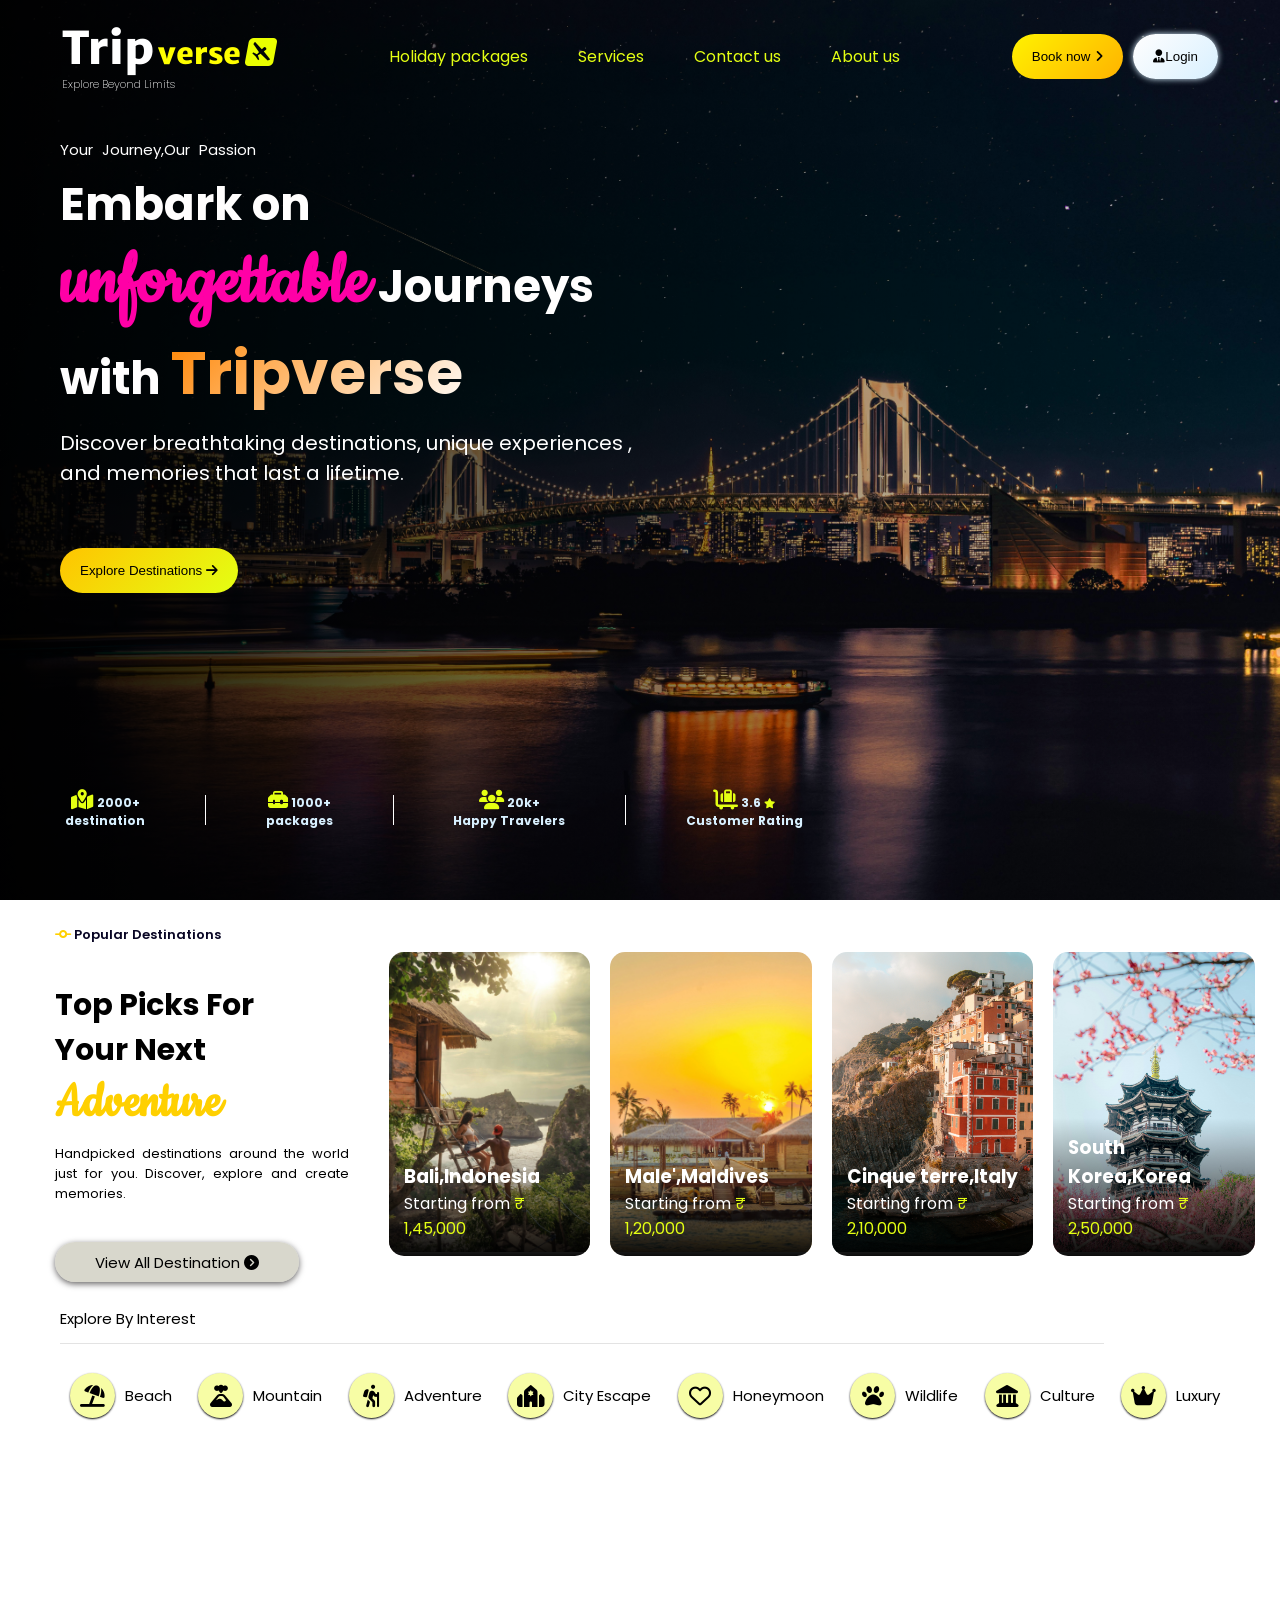
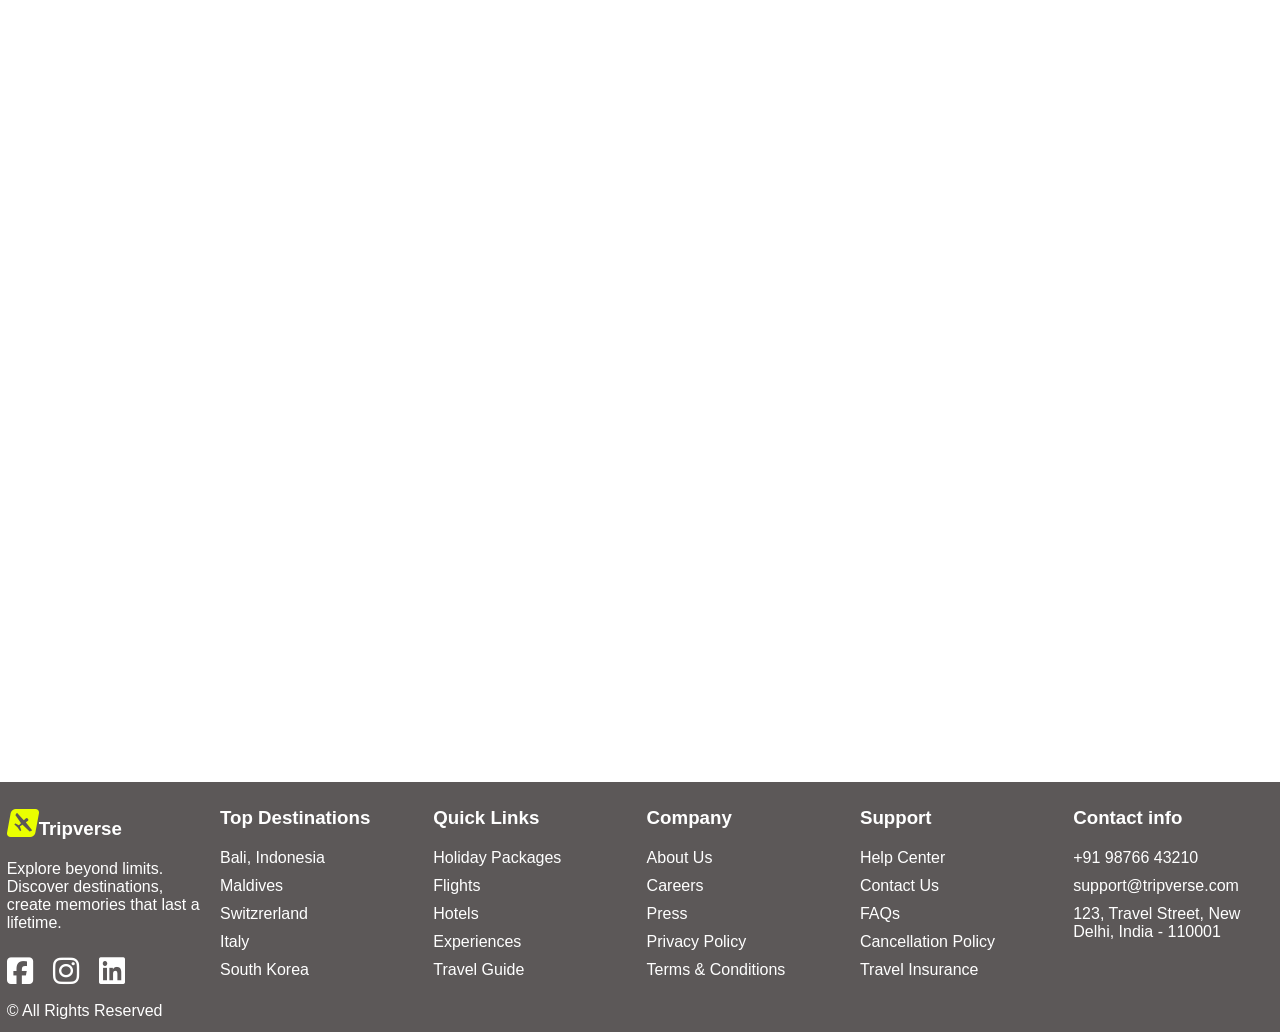
==== index.html @ 5beb2ca1 "Rename project.html to index.html" ====
<!doctype html>
<html lang="en">
  <head>
    <meta charset="UTF-8" />
    <meta name="viewport" content="width=device-width, initial-scale=1.0" />
    <title>tripverse</title>
    <link rel="stylesheet" href="project.css" />
    <link
      rel="stylesheet"
      href="https://cdnjs.cloudflare.com/ajax/libs/font-awesome/6.7.2/css/all.min.css"
      crossorigin="anonymous"
      referrerpolicy="no-referrer"
    />
    <link rel="icon" href="./svg/logo (3).svg" type="image/svg" sizes="32x32" />
  </head>
  <body>
    <!-- Progress bar -->
    <div id="progress-bar"></div>
    <header>
      <nav>
        <!-- Navgition bar -->
        <div class="navbar">
          <div class="logo-box">
            <div class="logo">
              <span id="L1">Trip</span>
              <span id="L2">verse</span>
              <i id="plane" class="fa-brands fa-avianex"></i>
            </div>
            <div id="tagline">
              <p>explore beyond limits</p>
            </div>
          </div>

          <!-- Navigation Option -->
          <div class="options">
            <a href="#">Holiday packages</a>
            <a href="#">Services</a>
            <a href="#">Contact us</a>
            <a href="#">About us</a>
          </div>
          <!-- Navigation Buttons -->
          <div class="btn">
            <button id="btn1">
              Book now <i class="fa-solid fa-angle-right"></i>
            </button>
            <button id="btn2"><i class="fa-solid fa-user-tie"></i>Login</button>
          </div>
        </div>
      </nav>
      <!-- Home-Page Discription -->
      <div class="intro">
        <div class="intro-box">
          <h4>
            <i class="fa-solid fa-map-location-dot"></i> 2000+ <br />
            destination
          </h4>
        </div>
        <!-- Row-Div Made a specific Vertical LIne -->
        <div class="row"></div>
        <div class="intro-box">
          <h4><i class="fa-solid fa-toolbox"></i> 1000+ <br />packages</h4>
        </div>
        <div class="row"></div>
        <div class="intro-box">
          <h4><i class="fa-solid fa-users"></i> 20k+ <br />Happy Travelers</h4>
        </div>
        <div class="row"></div>
        <div class="intro-box">
          <h4>
            <i class="fa-solid fa-cart-flatbed-suitcase"></i> 3.6
            <i id="rating" class="fa-solid fa-star"></i> <br />Customer Rating
          </h4>
        </div>
      </div>
    </header>

    <main>
      <!-- Star Animation -->
      <section class="hero">
        <div class="stars">
          <span></span>
          <span></span>
        </div>

        <!-- Plane Animation -->
        <div class="animation">
          <img src="./svg/plane.png" alt="not found" />
        </div>
        <!-- Conentnt Box -->
        <div class="hero-content">
          <p class="tagline">Your Journey,Our Passion</p>
          <h1>
            Embark on <br />
            <span class="highlights">unforgettable</span> Journeys <br />
            with <span class="brand">Tripverse</span>
          </h1>
          <p class="description">
            Discover breathtaking destinations, unique experiences ,<br />
            and memories that last a lifetime.
          </p>
          <div class="button">
            <button id="explore">
              Explore Destinations <i class="fa-solid fa-arrow-right"></i>
            </button>
          </div>
        </div>
      </section>

      <!--  Travel-Packages -->
      <section class="smooth-appear hidden">
        <div class="packages">
          <div class="content-box">
            <p class="heading">
              <i class="fa-solid fa-code-commit"></i> Popular Destinations
            </p>
            <br />
            <h2>
              Top Picks For <br />Your Next
              <span class="highlight-text"> Adventure </span>
            </h2>
            <p class="instruction">
              Handpicked destinations around the world just for you. Discover,
              explore and create memories.
            </p>
            <br />
            <button id="desc">
              View All Destination
              <i class="fa-solid fa-circle-chevron-right"></i>
            </button>
          </div>
          <!-- Top-Destinations -->
          <div class="card">
            <img src="./src/bali.jpg" alt="bali beach" />
            <div class="card-content">
              <h3>Bali,Indonesia</h3>
              <p>Starting from <span id="price">&#8377; 1,45,000</span></p>
            </div>
          </div>
          <div class="card">
            <img src="./src/beach.jpg" alt="maldives beach" />
            <div class="card-content">
              <h3>Male',Maldives</h3>
              <p>Starting from <span id="price">&#8377; 1,20,000</span></p>
            </div>
          </div>

          <div class="card">
            <img src="./src/cinque.jpg" alt="Cinque terre" />
            <div class="card-content">
              <h3>Cinque terre,Italy</h3>
              <p>Starting from <span id="price">&#8377; 2,10,000</span></p>
            </div>
          </div>

          <div class="card">
            <img src="./src/south-korea.jpg" alt="South Korea" />
            <div class="card-content">
              <h3>South Korea,Korea</h3>
              <p>Starting from <span id="price">&#8377; 2,50,000</span></p>
            </div>
          </div>
        </div>
        <!--  Travel Option -->
        <div class="trip-option">
          <p class="trip-title">Explore By Interest</p>

          <div class="trip-container">
            <div class="trip-items">
              <div class="icon-circle">
                <i class="fa-solid fa-umbrella-beach"></i>
              </div>
              <span>Beach</span>
            </div>

            <div class="trip-items">
              <div class="icon-circle border">
                <i class="fa-solid fa-volcano"></i>
              </div>
              <span>Mountain</span>
            </div>

            <div class="trip-items">
              <div class="icon-circle">
                <i class="fa-solid fa-person-hiking"></i>
              </div>
              <span>Adventure</span>
            </div>

            <div class="trip-items">
              <div class="icon-circle">
                <i class="fa-solid fa-synagogue"></i>
              </div>
              <span>City Escape</span>
            </div>

            <div class="trip-items">
              <div class="icon-circle">
                <i class="fa-regular fa-heart"></i>
              </div>
              <span>Honeymoon</span>
            </div>

            <div class="trip-items">
              <div class="icon-circle">
                <i class="fa-solid fa-paw"></i>
              </div>
              <span>Wildlife</span>
            </div>

            <div class="trip-items">
              <div class="icon-circle">
                <i class="fa-solid fa-landmark"></i>
              </div>
              <span>Culture</span>
            </div>

            <div class="trip-items">
              <div class="icon-circle">
                <i class="fa-solid fa-crown"></i>
              </div>
              <span>Luxury</span>
            </div>
          </div>
        </div>

        <!-- Popular-packages -->
        <div class="container hidden">
          <div class="context">
            <div id="text">
              <h3>
                Unforgettable <br />
                <span id="bold-text">Experiences</span>
              </h3>
              <p>
                Unique activities and immersive <br />
                experiences crafted for <br />
                every kind of traveler.
              </p>
            </div>
            <div class="button-click">Explore Experiences</div>
          </div>
          <div class="hero-card">
            <div class="hero-image">
              <img src="./src/hot-airballon.jpg" alt="hot-airballon" />
              <div class="hero-icon">
                <img src="./svg/hot-air-balloon.png" alt="hot-airballon" />
              </div>
              <div class="hero-details">
                <h3>Hot Air Balloon</h3>
                <p>Cappadocia, Turkey</p>
                <span id="price">&#8377;1,20,000</span>
              </div>
            </div>

            <div class="hero-image">
              <img src="./src/scubba.jpg" alt="scuba-diving" />
              <div class="hero-icon">
                <img src="./svg/scuba.png" alt="scuba-diving" />
              </div>
              <div class="hero-details">
                <h3>Scuba Diving</h3>
                <p>Andaman island</p>
                <span id="price">&#8377;1,10,000</span>
              </div>
            </div>

            <div class="hero-image">
              <img src="./src/northen-lights.jpg" alt="northen-lights" />
              <div class="hero-icon">
                <img src="./svg/mountain.png" alt="mountain" />
              </div>
              <div class="hero-details">
                <h3>Northern Lights</h3>
                <p>Iceland</p>
                <span id="price">&#8377;1,30,000</span>
              </div>
            </div>

            <div class="hero-image">
              <img src="./src/desert.jpg" alt="" />
              <div class="hero-icon">
                <img src="./svg/camel.png" alt="desert" />
              </div>
              <div class="hero-details">
                <h3>Desert Safari</h3>
                <p>UAE, Dubai</p>
                <span id="price">&#8377;1,00000</span>
              </div>
            </div>
          </div>
        </div>

        <!-- Offer Bar -->
        <div class="offers hidden">
          <div class="left-nav">
            <div class="offer-text">
              <p>Limited Time Offer</p>
              <h3>
                Get Up to <span class="bold-offer">35% OFF</span><br />
                on Summer Packages!
              </h3>
            </div>

            <!-- Countdown clock -->
            <div class="timelapse">
              <div class="clock">
                <h3>02</h3>
                <p>Days</p>
              </div>

              <div class="clock">
                <h3>14</h3>
                <p>Hours</p>
              </div>
              <div class="clock">
                <h3>45</h3>
                <p>Mins</p>
              </div>
              <div class="clock">
                <h3>30</h3>
                <p>Secs</p>
              </div>
            </div>

            <div class="offer-button">
              <button>Grab the deal</button>
            </div>
            <div class="cartoon">
              <img src="./svg/heart-route.png" alt="no images "/>
            </div>
          </div>
          <!-- Right Nav -->
          <div class="right-nav">
            <div class="right-nav-text">
              <h3>Get Exclusive Travel Deals <br />in Your Inbox</h3>
              <p>Subscribe now and never miss <br />amazing offers!</p>
            </div>

            <!-- Search-bar -->
            <div class="search-bar">
              <input type="text" placeholder="Enter your email" />
              <button>Subscribe</button>
            </div>
            <!-- plane logo -->
            <div class="plane-logo">
              <img src="./svg/paper-plane.png" alt="image not found" />
            </div>
          </div>
        </div>
      </section>
    </main>
    <!-- Reviews and Licence -->
    <footer>
      <div class="reviews hidden">
        <div class="review-text">
          <h3>Why Travelers <span>Love</span> Tripverse</h3>
        </div>
        <!-- 1st customer-review -->
        <div class="left-box">
          <div class="customers-review">
            <div class="customer-profile">
              <div class="customer">
                <img src="./src/man1.jpg" alt="no images" />
                <div class="rating">
                  <i class="fa-solid fa-star"></i>
                  <i class="fa-solid fa-star"></i>
                  <i class="fa-solid fa-star"></i>
                  <i class="fa-solid fa-star-half-stroke"></i>
                </div>
              </div>
              <div class="customer-details">
                <h3>Tony Micheal</h3>
                <p>South Africa</p>
              </div>
            </div>

            <div class="review-box">
              <p>
                "Tripverse made our Bali vacation absolutely perfect. Everything
                was well planned and hassle-free!"
              </p>
            </div>
          </div>
          <!-- 2nd customer-review -->
          <div class="customers-review">
            <div class="customer-profile">
              <div class="customer">
                <img src="./src/man2.jpg" alt="not-found" />
                <div class="rating">
                  <i class="fa-solid fa-star"></i>
                  <i class="fa-solid fa-star"></i>
                  <i class="fa-solid fa-star"></i>
                  <i class="fa-regular fa-star"></i>
                </div>
              </div>
              <div class="customer-details">
                <h3>Jack alex</h3>
                <p>London,USA</p>
              </div>
            </div>
            <div class="review-box">
              <p>
                "The Maldives trip was a dream come true. Great service and
                unforgettable memories!"
              </p>
            </div>
          </div>
          <!-- 3rd customer-review -->
          <div class="customers-review">
            <div class="customer-profile">
              <div class="customer">
                <img src="./src/man3.jpg" alt="no-found" />
              </div>
              <div class="rating">
                <i class="fa-solid fa-star"></i>
                <i class="fa-solid fa-star"></i>
                <i class="fa-solid fa-star"></i>
                <i class="fa-solid fa-star"></i>
              </div>
              <div class="customer-details">
                <h3>Tanmay roy</h3>
                <p>Maharastra,India</p>
              </div>
            </div>
            <div class="review-box">
              <p>"Tripverse made well planned and hassle-free trips"</p>
            </div>
          </div>
        </div>
        <!-- right-box -->
        <div class="right-box">
          <div class="box-input">
            <div class="text-ads">
              <h3>Travel Smarter</h3>
              <h4>Download the Tripverse App</h4>
              <p>Your journey, in your pocket.</p>
            </div>
            <div class="promotion">
              <div class="Qr-code">
                <img src="./src/Qrcode.png" alt="not found" />
              </div>
              <div class="download-apps">
                <div class="app-store">
                  <img src="./svg/applestore.png" alt="not found" />
                </div>
                <div class="play-store">
                  <img src="./svg/playstore.png" alt="not found" />
                </div>
              </div>
            </div>
          </div>
          <div class="cell-phone">
            <img src="./svg/cell-phone.png" alt="not dound" />
          </div>
        </div>
      </div>
      <!-- footer -->
      <div class="footer-box">
        <div class="footer">
          <h3><i id="plane" class="fa-brands fa-avianex"></i>Tripverse</h3>
          <p>
            Explore beyond limits. Discover destinations, create memories that
            last a lifetime.
          </p>
          <!-- Social Media Support -->
          <div class="social-media">
            <a
              href="https://www.facebook.com/share/174R29vppd/"
              target="_blank"
            >
              <i class="fa-brands fa-square-facebook"></i>
            </a>

            <a
              href="https://www.instagram.com/__rahulvx?igsh=cGc4Z3FiamdnNThs"
              target="_blank"
            >
              <i class="fa-brands fa-instagram"></i>
            </a>
            <a
              href="https://www.linkedin.com/in/rahul-kumar-a49258320?utm_source=share_via&utm_content=profile&utm_medium=member_android"
              target="_blank"
            >
              <i class="fa-brands fa-linkedin"></i>
            </a>
          </div>
          &copy; All Rights Reserved
        </div>
        <!-- Footer Discription -->
        <div class="footer">
          <h3>Top Destinations</h3>
          <ul>
            <li><a href="#">Bali, Indonesia</a></li>
            <li><a href="#">Maldives </a></li>
            <li><a href="#"> Switzrerland</a></li>
            <li><a href="#"> Italy</a></li>
            <li><a href="#">South Korea</a></li>
          </ul>
        </div>
        <div class="footer">
          <h3>Quick Links</h3>
          <ul>
            <li><a href="#">Holiday Packages </a></li>
            <li><a href="#">Flights </a></li>
            <li><a href="#"> Hotels</a></li>
            <li><a href="#"> Experiences</a></li>
            <li><a href="#">Travel Guide</a></li>
          </ul>
        </div>
        <div class="footer">
          <h3>Company</h3>
          <ul>
            <li><a href="#">About Us </a></li>
            <li><a href="#">Careers </a></li>
            <li><a href="#"> Press</a></li>
            <li><a href="#"> Privacy Policy </a></li>
            <li><a href="#"> Terms & Conditions</a></li>
          </ul>
        </div>
        <div class="footer">
          <h3>Support</h3>
          <ul>
            <li><a href="#"> Help Center </a></li>
            <li><a href="#">Contact Us </a></li>
            <li><a href="#"> FAQs</a></li>
            <li><a href="#"> Cancellation Policy </a></li>
            <li><a href="#"> Travel Insurance</a></li>
          </ul>
        </div>
        <div class="footer">
          <h3>Contact info</h3>

          <ul>
            <li><a href="#"> +91 98766 43210 </a></li>
            <li><a href="#">support@tripverse.com </a></li>
            <li>
              <a href="#"> 123, Travel Street, New Delhi, India - 110001</a>
            </li>
          </ul>
        </div>
      </div>
    </footer>
    <!-- Java Script -->
    <script src="project.js"></script>
  </body>
</html>
---- project.css ----
@import url("https://fonts.googleapis.com/css2?family=Poppins:ital,wght@0,100;0,200;0,300;0,400;0,500;0,600;0,700;0,800;0,900;1,100;1,200;1,300;1,400;1,500;1,600;1,700;1,800;1,900&display=swap");

@import url("https://fonts.googleapis.com/css2?family=Merriweather+Sans:ital,wght@0,300..800;1,300..800&display=swap");
@import url("https://fonts.googleapis.com/css2?family=Cookie&display=swap");
html{
  scroll-behavior: smooth;
}

* {
  margin: 0;
  padding: 0;
  box-sizing: border-box;
  
}

body {
  min-height: 100vh;
  width: 100%;
  overflow-x: hidden;
  
}
#progress-bar{
  position: fixed;
  top: 0;
  left: 0;
  width: 0%;
  height: 4px;
  background: #ff00a6;
  z-index: 99999;
}
.hidden{
  opacity: 0;
  transform: translateY(80px);
  transition: all 1s ease;
}

.show{
  opacity: 1;
  transform: translateY(0);
}
/* Smooth Appearnace */
.smooth-appear{
  opacity: 1;
  transform: none;
  animation: none;
  animation: fade 0.5s ease;
}
@keyframes text-appear {
  from{
    opacity: 0;
    transform: translateY(100px);
  }
  to{
    opacity: 1;
    transform: translateY(0);
  }
}
.wrapper{
  overflow-x: hidden;
  width: 100%;
}
/* Navbar */
.navbar {
  position: absolute;
  display: flex;
  width: 95%;
  height: auto;
  margin-top: 10px;
  left: 50%;
  transform: translateX(-50%);
  justify-content: space-between;
  padding: 10px 30px;
 z-index: 1000;
  
 /* Navbar-logo */
}
.logo-box {
  display: flex;
  flex-direction: column;
  justify-content: center;
}
.logo #L1 {
  font-size: 45px;
  font-weight: 900;
  font-family:
    "Merriweather Sans", "Segoe UI", Tahoma, Geneva, Verdana, sans-serif;
  color: #fff;
}
.logo #L2 {
  font-size: 30px;
  font-weight: 900;
  font-family:
    "Merriweather Sans", "Segoe UI", Tahoma, Geneva, Verdana, sans-serif;
  color: #ffff00;
}
#tagline {
  text-transform: capitalize;
  font-size: 11px;
  font-weight: 200;
  font-family: "Poppins", "Segoe UI", Tahoma, Geneva, Verdana, sans-serif;
  color: #fff;
}
/* Navbar-plane-logo */
#plane {
  font-size: 32px;
  color: #eaff00;
}

/* Navbar-Options */
.options {
  display: flex;
  gap: 50px;
  font-size: 20px;
  align-items: center;
  /* margin-right: 60px; */
  text-decoration: none;
}
.options a {
  text-decoration: none;
  color: #e4ff13;
  font-family:
    "Poppins",
    system-ui,
    -apple-system,
    BlinkMacSystemFont,
    "Segoe UI",
    Roboto,
    Oxygen,
    Ubuntu,
    Cantarell,
    "Open Sans",
    "Helvetica Neue",
    sans-serif;
  font-size: 16px;
  transition: 0.3s;
}
.options a:hover {
  text-decoration: underline;
  color: #ffffff;
 
}
/* Navbar-Buttons */
.btn {
  display: flex;
  gap: 10px;
  align-items: center;
}
.btn #btn1 {
  display: flex;
  justify-content: center;
  align-items: center;
  gap: 5px;
  height: 45px;
  padding: 0 20px;
  cursor: pointer;
  border: none;
  border-radius: 25px;
  width: auto;
  background: linear-gradient(135deg, #fff200, #ffb300);
  transition: 0.3s;
}
#btn1:hover {
  transform: scale(1.1);
  color: #fff;
 
}
#btn1 i:hover{
  transform: rotate(90deg);
}
.btn #btn2 {
  height: 45px;
  padding: 0 20px;
  cursor: pointer;
  border-radius: 25px;
  background: linear-gradient(135deg, #fffefe, #d8f0ff);
  color: #000000;
  border: none;
  width: auto;
  box-shadow: 0 0 6px #d8f0ff;
  transition: 0.3s;
}

#btn2:hover {
  transform: scale(1.1);
  color: #f20000;
}
/* Hero Section */
.hero {
  display: flex;
  position: relative;
  justify-content: flex-start;
  padding-top: 10%;
  min-height: 100vh;
  background:
    linear-gradient(to left, transparent, rgba(0, 0, 0, 0.95)),
    url(./src/nightview.jpg);
  width: 100%;
  background-size: cover;
  background-repeat: no-repeat;
  background-position: center;
  overflow: clip;
   background-attachment: fixed;
}


.hero .hero-content {
  display: flex;
  flex-direction: column;
  gap: 10px;
  width: auto;
  padding: 10px 60px;
}
/* Star Animation */
.stars{
  position:absolute;
  top:0;
  right:0;
  width:100%;
  height:100%;
  overflow:hidden;
  pointer-events:none;
}

.stars span{
  position:absolute;
  top:0;
  width:0.5px;
  height:120px;

  background:linear-gradient(
    transparent,
    rgba(255,255,255,0.9)
  );

  border-radius:50%;
  animation:fallingStars linear infinite;
  opacity:0.8;
}
.stars span:nth-child(1){
  right:10%;
  animation-duration:4s;
  animation-delay:0s;
}

.stars span:nth-child(2){
  right:25%;
  animation-duration:6s;
  animation-delay:2s;
}
@keyframes fallingStars{

  0%{
    transform:
    translateX(0)
    translateY(0)
    rotate(-45deg);

    opacity:0;
  }

  10%{
    opacity:1;
  }

  100%{
    transform:
    translateX(600px)
    translateY(300px)
    rotate(-45deg);

    opacity:0;
  }

}

/* Hero-Section-Description */
.tagline {
  font-size: 15px;
  word-spacing: 5px;
  color: #fff;
  font-family: "Poppins", "Segoe UI", Tahoma, Geneva, Verdana, sans-serif;
}
h1 {
  font-size: 45px;
  font-family: "Poppins", "Segoe UI", Tahoma, Geneva, Verdana, sans-serif;
  color: #fffefe;
}
.highlights {
  color: #ff00a6;
  font-family:
    "Cookie",
    system-ui,
    -apple-system,
    BlinkMacSystemFont,
    "Segoe UI",
    Roboto,
    Oxygen,
    Ubuntu,
    Cantarell,
    "Open Sans",
    "Helvetica Neue",
    sans-serif;
  font-size: 80px;
}
.brand {
  font-size: 60px;
  background: linear-gradient(135deg, #ff8400, #ffffff);
  -webkit-background-clip: text;
  -webkit-text-fill-color: transparent;
}
.description {
  font-size: 20px;
  font-family: "Poppins", "Segoe UI", Tahoma, Geneva, Verdana, sans-serif;
  color: #fff;
}
/* Hero-Section Button */
.button {
  display: flex;
  align-items: center;
  margin-top: 50px;
}
.button #explore {
  height: 45px;
  padding: 0 20px;
  cursor: pointer;
  border-radius: 25px;
  background: linear-gradient(135deg, #ffc400, #e4ff13);
  color: #000000;
  border: none;
  width: auto;
 transition: all 0.3s ease;
 
}
#explore:hover {
  transform: scale(1.1);
   transform: translateY(-5px);
   box-shadow: 0 0 6px #e4ff13;
}
/* Hero-Section Intro */
.intro {
  position: absolute;
  display: flex;
  z-index: 1000;
  gap: 60px;
  bottom: 0;
  margin-bottom: 50px;
  transform: translateX(45px);
  width: auto;
  padding: 10px 20px;
  height: 5rem;
  color: #d8f0ff;
  align-items: center;
  text-align: center;
  font-family: "Poppins", "Segoe UI", Tahoma, Geneva, Verdana, sans-serif;
}
.intro i {
  color: #e4ff13;
  font-size: 20px;
}
.intro-box {
  font-size: 12px;
}
.row {
  height: 30px;
  width: 0.5px;
  background-color: white;
}
.intro #rating {
  font-size: 10px;
}
/* Travel Packages */
.packages {
  display: flex;
  gap: 20px;
  padding: 25px;
  margin-left: 50px;
  align-items: center;
  justify-content: center;
}
.content-box {
  width: 350px;
  position: relative;
  display: flex;
  flex-direction: column;
  gap: 10px;
  right: 20px;
}
.heading {
  font-size: 13px;
  font-weight: 600;
  color: #080524;
  font-family: "Poppins", "Segoe UI", Tahoma, Geneva, Verdana, sans-serif;
}
.heading i {
  color: #ffd000;
}
.content-box h2 {
  font-size: 30px;
  font-family: "Poppins", "Segoe UI", Tahoma, Geneva, Verdana, sans-serif;
}
.highlight-text {
  color: #ffd000;
  font-size: 55px;
  font-family: "Cookie", "Segoe UI", Tahoma, Geneva, Verdana, sans-serif;
}
.instruction {
  text-align: justify;
  font-size: 13px;
  font-family: "Poppins", "Segoe UI", Tahoma, Geneva, Verdana, sans-serif;
}
.content-box button {
  height: 40px;
  border: none;
  margin-right: 50px;
  border-radius: 20px;
  box-shadow:0 2px 6px rgb(102, 100, 100);
  color: black;
  background-color: rgba(190, 188, 170, 0.6);
  font-size: 15px;
  font-family: "Poppins", "Segoe UI", Tahoma, Geneva, Verdana, sans-serif;
  transition: all ease-in-out 0.3s;
}
.content-box button:hover {
  transform: scale(0.9);
  background-color: rgb(178, 178, 178);
  border: none;
  color: #000000;
}
.card {
  width: 240px;
  border-radius: 15px;
  overflow: hidden;
  position: relative;
  cursor: pointer;
  transition: 0.5s;
   opacity: 0;
  transform: translateY(50px);
  animation: cardReveal 1s forwards;

}
.card:nth-child(2){
  animation-delay: 0.2s;
}

.card:nth-child(3){
  animation-delay: 0.4s;
}

.card:nth-child(4){
  animation-delay: 0.6s;
}

.card:nth-child(5){
  animation-delay: 0.8s;
}

@keyframes cardReveal{
  to{
    opacity: 1;
    transform: translateY(0);
  }
}
.card img {
  width: 100%;
  height: 300px;
  object-fit: cover;
  filter: blur(0.5px);
  transition: transform 0.3s linear;

 
}
.card-content {
  position: absolute;
  bottom: 0;
  color: #fff;
  width: 100%;
  padding: 15px;
  background: linear-gradient(transparent, rgba(0, 0, 0, 0.95));
  font-family: "Poppins", "Segoe UI", Tahoma, Geneva, Verdana, sans-serif;
}
.card-content #price {
  color: #e4ff13;
}
.card-content:hover{
  background: linear-gradient(transparent, rgba(196, 242, 12, 0.95));
}
.card:hover {
 transform: translateY(-12px);;
  box-shadow: 0 20px 50px rgba(0, 0, 0, 0.3);

}
.card:active {
  transform: scale(0.9);
}
.trip-option {
  display: flex;
  flex-direction: column;
  font-size: 15px;
  padding: 0 60px;
  font-family: "Poppins", "Segoe UI", Tahoma, Geneva, Verdana, sans-serif;
}
.trip-title::after {
  content: "";
  display: inline-block;
  width: 90%;
  height: 0.5px;
  background-color: #0000001c;
  vertical-align: middle;
}
.trip-container {
  display: flex;
  align-items: center;
  justify-content: space-between;
  font-family: "Poppins", "Segoe UI", Tahoma, Geneva, Verdana, sans-serif;
}
.trip-items {
  display: flex;
  flex-direction: row;
  align-items: center;
  justify-content: center;
  font-family: "Poppins", "Segoe UI", Tahoma, Geneva, Verdana, sans-serif;



}
.icon-circle {
  height: 45px;
  width: 45px;
  margin: 20px 10px;
  border-radius: 50%;
  border: none;
  position: relative;
  display: flex;
  justify-content: center;
  align-items: center;
  font-size: 22px;
  color: black;
  background-color: #e9f90b5e;
  box-shadow: 0 1px 2px rgb(0, 0, 0);
  transition-delay: 0s;
  animation: float 3s ease-in-out infinite alternate;
}
@keyframes float{
  from{
    transform: translateY(0);
  }

  to{
    transform: translateY(-8px);
  }
}
.icon-circle:hover:before{
  content: "";
  position: absolute;
  border-radius: 50%;
  border: 0.5px solid transparent;
  border-top: 0.5px solid rgb(0, 0, 0);
  animation: spin 2s linear infinite;
  inset: 1px;
}
@keyframes spin {
  from{
    transform: rotate(0deg);
  }
  to{
    transform: rotate(360deg);
  }
  
}
.icon-circle:hover {
  transform: scale(0.9);
  background-color:#eaff00d0;
  
}
.container {
  width: 93.5%;
  min-height: 220px;
  margin: auto;
  display: flex;
  background-color: #020222;
  border-radius: 15px;
  position: relative;
}
.context {
  display: flex;
  flex-direction: column;
  width: 20%;
  height: 200px;
  margin: 10px 20px;
  gap: 15px;
}
#text h3 {
  color: #fff;
  font-size: 25px;
  font-family: "Poppins", "Segoe UI", Tahoma, Geneva, Verdana, sans-serif;
}
#bold-text {
  font-family: "Cookie", "Segoe UI", Tahoma, Geneva, Verdana, sans-serif;
  color: rgb(255, 208, 0);
  font-size: 40px;
}
#text p {
  color: #fff;
  font-family: sans-serif;
}
.button-click {
  display: flex;
  justify-content: center;
  align-items: center;
  font-size: 16px;
  height: 40px;
  width: 13vw;
  border-radius: 50px;
  background: transparent;
  border: 0.5px solid rgb(255, 208, 0);
  color: rgb(255, 208, 0);
  cursor: pointer;
  transition: all 0.4s ease-in;
  font-family:'Segoe UI', Tahoma, Geneva, Verdana, sans-serif;
}
.button-click:hover {
  background-color: rgb(255, 208, 0);
  color: #000000;
  width: 15vw;
}
.hero-card {
  min-width: 75%;
  height: 26vh;
  margin: 10px auto;
  padding: 10px;
  overflow: hidden;
  display: flex;
  gap: 25px;
  position: relative;
}
.hero-image {
  flex: 1;
  overflow: hidden;
  border-radius: 10px;
  position: relative;
  cursor: pointer;
  display: flex;
  transition: all ease 0.2s;

}
.hero-image:hover {
  transform: scale(0.9);
  box-shadow: 0 10px 10px rgba(0, 0, 0, 0.29);
}
.hero-image:active {
  transform: scale(0.6);
}
.hero-image img {
  width: 100%;
  height: 100%;
  object-fit: cover;
  filter: blur(0.5px);
}
.hero-details {
  position: absolute;
  bottom: 0;
  color: #fff;
  padding: 10px;
  width: 100%;
  background: linear-gradient(transparent, rgba(0, 0, 0, 0.95));
  font-family: "Poppins";
  font-size: 12px;
}
.hero-details span {
  color: #eaff00;
}
.hero-icon {
  display: flex;
  position: absolute;
  height: 40px;
  width: 40px;
  margin: 10px;
  color: #000000;
  background-color: #fff;
  border: 0.012px solid rgba(0, 0, 0, 0.155);
  /* justify-content: center; */
  /* gap: 15px; */
  padding: 10px;
  border-radius: 50%;
}
.offers {
  min-height: 250px;
  width: 94%;
  display: flex;
  justify-content: space-between;
  margin: 30px auto;
}
.left-nav {
  display: flex;
  width: 65%;
  height: 250px;
  left: 0;
  position: relative;
  overflow: hidden;
  border-radius: 10px;
  background:
    linear-gradient(to left, transparent, rgba(5, 1, 24)),
    url(./src/friends.jpg) no-repeat center / cover;
}
.offer-text {
  position: absolute;
  padding: 20px;
  color: #d8f0ff;
  font-family: "Poppins", "Segoe UI", Tahoma, Geneva, Verdana, sans-serif;
}
.offer-text p {
  font-size: 13px;
  margin-bottom: 10px;
  color: #ff00a6;
}
.offer-text h3 {
  font-size: 20px;
}
.bold-offer {
  font-size: 25px;
  color: #ff00a6;
 ;
}
.timelapse {
  display: flex;
  gap: 15px;
  margin-top: 130px;
  left: 20px;
  align-items: center;
  position: absolute;
  height: 65px;
  width: 30%;
}
.clock {
  display: flex;
  flex-direction: column;
  align-items: center;
  justify-content: center;
  height: 60px;
  width: 60px;
  border-radius: 12px;
  background: rgba(122, 120, 120, 0.16);
  color: #fff;
  backdrop-filter: blur(25px);
  border: 0.2px solid rgba(92, 92, 92, 0.413);
  font-family: "Segoe UI", Tahoma, Geneva, Verdana, sans-serif;
  transition: all ease 0.3s;
}
.clock:hover {
  transform: scale(1.1);
}
.offer-button {
  position: absolute;
  bottom: 20px;
  left: 20px;
  display: flex;
  flex-direction: row;
  align-items: center;
  margin-bottom: -10px;
}
.offer-button button {
  position: relative;
  background-color: #ff00a6;
  width: 200px;
  border: none;
  border-radius: 20px;
  padding: 0 20px;
  height: 35px;
  cursor: pointer;
  transition: all ease 0.3s;
  color: #fff;
  font-family: "Poppins", sans-serif;
  font-size: 14px;
  transition: all ease 0.5s;
}
.offer-button button:hover {
  background-color: #e4ff13;
transform: rotateX(360deg);
  color: #000000;
}
.cartoon img {
  position: absolute;
  height: 200px;
  left: 250px;
  top: 0;
  animation: floatcartoon 3s ease-in-out 1s infinite alternate ;
}
@keyframes floatcartoon {
  from{
    transform: translateY(0);
  }
  to{
    transform: translateY(10px);
  }
  
}

.right-nav {
  position: relative;
  min-width: 33%;
  height: 230px;
  top: 0;
  background-color: #ffb4dd7e;
  border-radius: 10px;
}
.right-nav-text {
  /* background-color: #f20000; */
  width: fit-content;
  display: flex;
  flex-direction: column;
  gap: 10px;
  padding: 20px;
}
.right-nav-text h3 {
  font-size: 20px;
  font-family: "Poppins", "Segoe UI", Tahoma, Geneva, Verdana, sans-serif;
}
.right-nav-text p {
  font-family: Verdana, Geneva, Tahoma, sans-serif;
  font-size: 15px;
  font-weight: 200;
}
.search-bar {
  display: flex;
  /* background-color: #e4ff13; */
  height: fit-content;
  width: 100%;
  margin: 15px;
  position: relative;
}
.search-bar input {
  height: 55px;
  width: 90%;
  border-radius: 50px;
  border: none;
  padding: 20px;
  font-family: "Courier New", Courier, monospace;
  font-size: 15px;
  font-weight: 400;
  
}
.search-bar button {
  position: absolute;
  right: 10%;
  height: 55px;
  padding: 12.5px;
  width: 35%;
  border-radius: 50px;
  border: none;
  background-color: #010f6d;
  color: #fff;
  font-family: Verdana, Geneva, Tahoma, sans-serif;
  font-size: 15px;
  cursor: pointer;
  transition: all ease 0.3s
}
.search-bar button:hover {
  transform: scale(1.05); 
  color: #e4ff13;
  background-color: #ff00a6;
  box-shadow: 0 0 12px #ff00a6
}
.plane-logo {
  position: absolute;
  top: 0;
  right: 0;
  min-height: 150px;
  min-width: 180px;
  overflow: hidden;
  pointer-events: none;
}
.plane-logo img {
  object-fit: cover;
  height: 150px;
}
/* Customer Reviews */
.reviews {
  height: 350px;
  width: 94%;
  min-width: 90%;
  margin: 30px auto;
  position: relative;
  display: flex;
  align-items: center;
}
.review-text {
  position: absolute;
  display: flex;
  align-items: center;
  width: fit-content;
  height: 50px;
  top: 15px;
  padding: 10px;
  font-size: 22px;
  font-family: "Poppins", "Segoe UI", Tahoma, Geneva, Verdana, sans-serif;
}
.review-text span {
  color: #ff00a6;
  font-family: "Cookie";
  font-size: 50px;
}
.left-box {
  height: 225px;
  width: 60%;
  display: flex;
  gap: 20px;
  margin-top: 20px;
  align-items: center;
}
.customers-review {
  position: relative;
  height: 220px;
  background-color: #ffffff1a;
  width: 32%;
  border: 0.2px solid rgba(0, 0, 0, 0.062);
  box-shadow: 0 0 2px rgba(134, 134, 134, 0.155);
  border-radius: 15px;
  gap: 20px;
}
.customer-profile {
  width: 250px;
  height: 100px;
  display: flex;
  gap: 15px;
  align-items: center;
  padding: 10px;
}

.customer {
  height: 65px;
  width: 65px;
  border-radius: 50%;
  overflow: hidden;
  border: none;
}
.customer img {
  object-fit: cover;
  height: 65px;
  width: 65px;
}
.customer-details h3 {
  font-size: 18px;
  font-family: "Poppins", "Segoe UI", Tahoma, Geneva, Verdana, sans-serif;
}
.customer-details p {
  font-family: sans-serif, "Segoe UI", Tahoma, Geneva, Verdana;
}
.rating{
  width: 100px;
  height: 20px;
  color: #ffae00;
  font-weight: 200;
  position: absolute;
  display: flex;
  margin-left: 80px;
top: 80px;
align-items: center;
justify-content: space-evenly;
}

.review-box {
  margin: 20px auto;
  width: fit-content;
  text-align: center;
  font-size: 15px;
  font-family: sans-serif;
}
.right-box {
  display: flex;
  position: relative;
  height: 350px;
  width: 50%;
  margin-left: 20px;
  background-color: #ffcee1;
  border-radius: 25px;
}
.box-input {
  width: 50%;
  position: relative;
  display: flex;
  flex-direction: row;
}
.text-ads {
  width: 100%;
  padding: 20px;
}
.text-ads h3 {
  font-size: 30px;
  font-family: "Poppins", "Segoe UI", Tahoma, Geneva, Verdana, sans-serif;
}
.text-ads h4 {
  font-size: 20px;
  font-family: sans-serif;
}
.text-ads p {
  font-size: 15px;
  font-family: "Segoe UI", Tahoma, Geneva, Verdana, sans-serif;
}
.promotion {
  position: absolute;
  display: flex;
  width: 50%;
  height: 220px;
  bottom: 0;
  display: flex;
  align-items: center;
  margin-left: 20px;
}
.Qr-code {
  width: 180px;
  height: 180px;
}
.Qr-code img {
  height: 180px;
  width: 180px;
  border-radius: 20px;
  object-fit: cover;
}
.download-apps {
  height: 170px;
  width: 170px;
  display: flex;
  flex-direction: column;
  justify-content: center;
}
.app-store {
  height: 60px;
  width: 150px;
  cursor: pointer;
}
.app-store img {
  height: 60px;
  width: 150px;
  object-fit: cover;
}
.play-store {
  height: 60px;
  width: 150px;
  cursor: pointer;
}
.play-store img {
  height: 60px;
  width: 150px;
  object-fit: cover;
}
.cell-phone {
  position: relative;
  right: 0;
  height: 250px;
  width: 45%;
}
.cell-phone img {
  position: absolute;
  height: 395px;
  width: 100%;
  top: -18.5%;
  left: 10%;
  object-fit: cover;
}
.footer-box {
  background-color: #5c5858;
  color: #fff;
  display: flex;
  height: 250px;
}
.footer {
  width: 200px;
  margin: 25px auto;

  font-family: "Gill Sans", "Gill Sans MT", Calibri, "Trebuchet MS", sans-serif;
}
.footer h3 {
  font-family: Arial, Helvetica, sans-serif;
}
.footer ul {
  display: flex;
  flex-direction: column;
  margin-top: 20px;
  gap: 10px;
  list-style: none;
}
.footer a {
  /* font-family: 'Gill Sans', 'Gill Sans MT', Calibri, 'Trebuchet MS', sans-serif; */
  text-decoration: none;
  color: #fff;
  line-break: strict;
}
.footer p {
  display: flex;
  flex-direction: column;
  gap: 10px;
  margin-top: 20px;
}
.footer a:hover{
  text-decoration: underline;
  color:#2542fb;

}
.social-media {
  width: 100%;
  height: 60px;
  margin-top: 10px;
  display: flex;
  gap: 20px;
  align-items: center;
  font-size: 30px;
  cursor: pointer;
}.animation {
  height: 60px;
  width: 150px;
  position: absolute;
  top: 38%;
  left: 100%;
  /* background-color: #e4ff13; */
  z-index: 9999;
  animation: take-off 4s ease-out 0s 1 normal  forwards;
}
@keyframes take-off {
  from{
    transform: translateX(0);
  
  }
  to{
    transform: translateX(-200vw) ;
    
  }
  
}
.animation img{
  height: 60px;
  width: 100%;
  object-fit: cover;
  filter: blur(0.6px);
}

/* ==========================================
   Responsive Design (Tablet & Mobile)
   ========================================== */

/* Tablet Screens (max-width: 1024px) */
@media (max-width: 1024px) {
  /* Navbar & Options */
  .options {
    gap: 20px;
    font-size: 16px;
  }
  .btn #btn1, .btn #btn2 {
    padding: 0 10px;
    font-size: 14px;
  }
  
  /* Hero & Intro Stats */
  .hero {
    padding-top: 100px;
    min-height: 100vh;
    background-position: center right;
  }
  h1 {
    font-size: 38px;
  }
  .highlights {
    font-size: 60px;
  }
  .brand {
    font-size: 50px;
  }
  .description {
    font-size: 18px;
  }
  .intro {
    flex-wrap: wrap;
    justify-content: center;
    transform: none;
    width: 100%;
    height: auto;
    gap: 20px;
    position: absolute;
    bottom: 20px;
    margin: 0;
    padding: 10px;
  }
  .row { display: none; }

  /* Packages */
  .packages {
    flex-wrap: wrap;
    margin-left: 0;
    padding: 10px;
    justify-content: center;
  }
  .content-box {
    width: 100%;
    right: 0;
    text-align: center;
    margin-bottom: 30px;
  }
  .content-box button {
    margin: 0 auto;
  }
  
  /* Explore By Interest */
  .trip-container {
    flex-wrap: wrap;
    justify-content: center;
    gap: 15px;
  }
  .trip-option {
    padding: 0 20px;
  }

  /* Experiences */
  .container {
    flex-direction: column;
    align-items: center;
    padding: 20px;
  }
  .context {
    width: 100%;
    height: auto;
    text-align: center;
    margin-bottom: 20px;
  }
  .button-click {
    width: 200px;
    margin: 0 auto;
  }
  .hero-card {
    flex-wrap: wrap;
    min-width: 100%;
    height: auto;
    justify-content: center;
  }
  .hero-image {
    min-width: 45%;
    height: 200px;
  }

  /* Offers */
  .offers {
    flex-direction: column;
    gap: 30px;
    width: 100%;
    padding: 10px;
  }
  .left-nav {
    width: 100%;
    height: auto;
    min-height: 280px;
    flex-direction: column;
    align-items: center;
    justify-content: center;
    padding-bottom: 20px;
  }
  .cartoon {
    position: relative;
    width: 100%;
    display: flex;
    justify-content: center;
    margin-top: 15px;
  }
  .cartoon img {
    display: block;
    position: relative;
    left: auto;
    top: auto;
    height: 120px;
    width: auto;
  }
  .right-nav {
    width: 100%;
  }
  .timelapse {
    position: relative;
    margin-top: 20px;
    left: 0;
    justify-content: center;
    width: 100%;
  }
  .offer-text {
    position: relative;
    text-align: center;
  }
  .offer-button {
    position: relative;
    bottom: 0;
    left: 0;
    justify-content: center;
    margin-top: 20px;
    width: 100%;
  }

  /* Reviews */
  .reviews {
    flex-direction: column;
    height: auto;
    margin-top: 50px;
  }
  .review-text {
    position: relative;
    top: 0;
    margin-bottom: 20px;
  }
  .left-box {
    width: 100%;
    flex-wrap: wrap;
    justify-content: center;
    height: auto;
  }
  .customers-review {
    width: 45%;
    margin-bottom: 20px;
  }
  .right-box {
    width: 100%;
    margin-left: 0;
    margin-top: 20px;
    height: auto;
    flex-direction: column;
    align-items: center;
  }
  .box-input {
    width: 100%;
    text-align: center;
    flex-direction: column;
    align-items: center;
  }
  .promotion {
    position: relative;
    width: 100%;
    margin-left: 0;
    justify-content: center;
  }
  .cell-phone {
    width: 100%;
    height: auto;
    display: flex;
    justify-content: center;
    margin-top: 20px;
  }
  .cell-phone img {
    position: relative;
    top: 0;
    left: 0;
    height: 300px;
    object-fit: contain;
  }

  /* Footer */
  .footer-box {
    flex-wrap: wrap;
    height: auto;
    padding: 20px;
  }
  .footer {
    margin: 10px;
    width: 45%;
  }
}

/* Mobile Screens (max-width: 768px) */
@media (max-width: 768px) {
  /* Navbar */
  .navbar {
    flex-direction: column;
    align-items: center;
    gap: 15px;
    position: absolute;
    background: rgba(0,0,0,0.8);
    padding: 20px;
    width: 100%;
    z-index: 1000;
  }
  .options {
    flex-wrap: wrap;
    justify-content: center;
    gap: 10px;
  }
  .btn {
    flex-wrap: wrap;
    justify-content: center;
  }
  
  /* Hero & Intro Stats */
  .hero {
    padding-top: 190px;
    min-height: 100vh;
  }
  h1 { font-size: 26px; line-height: 1.2; }
  .brand { font-size: 36px; }
  .highlights { font-size: 46px; }
  .description { font-size: 14px; }

  /* Cards */
  .card {
    width: 100%;
    margin-bottom: 20px;
  }
  .hero-image {
    min-width: 100%;
    height: 250px;
    margin-bottom: 15px;
  }

  /* Offers Cartoon */
  .cartoon img {
    display: block;
    height: 100px;
  }

  /* Reviews */
  .customers-review {
    width: 100%;
  }
  .review-text h3 {
    font-size: 18px;
    text-align: center;
  }

  /* Search Bar & Forms */
  .search-bar button {
    position: relative;
    width: 100%;
    right: 0;
    margin-top: 10px;
    border-radius: 20px;
  }
  .search-bar {
    flex-direction: column;
    align-items: center;
    height: auto;
  }
  .search-bar input {
    width: 100%;
    border-radius: 20px;
  }

  /* Footer */
  .footer {
    width: 100%;
    text-align: center;
  }
  .footer ul {
    align-items: center;
  }
  .social-media {
    justify-content: center;
  }
}
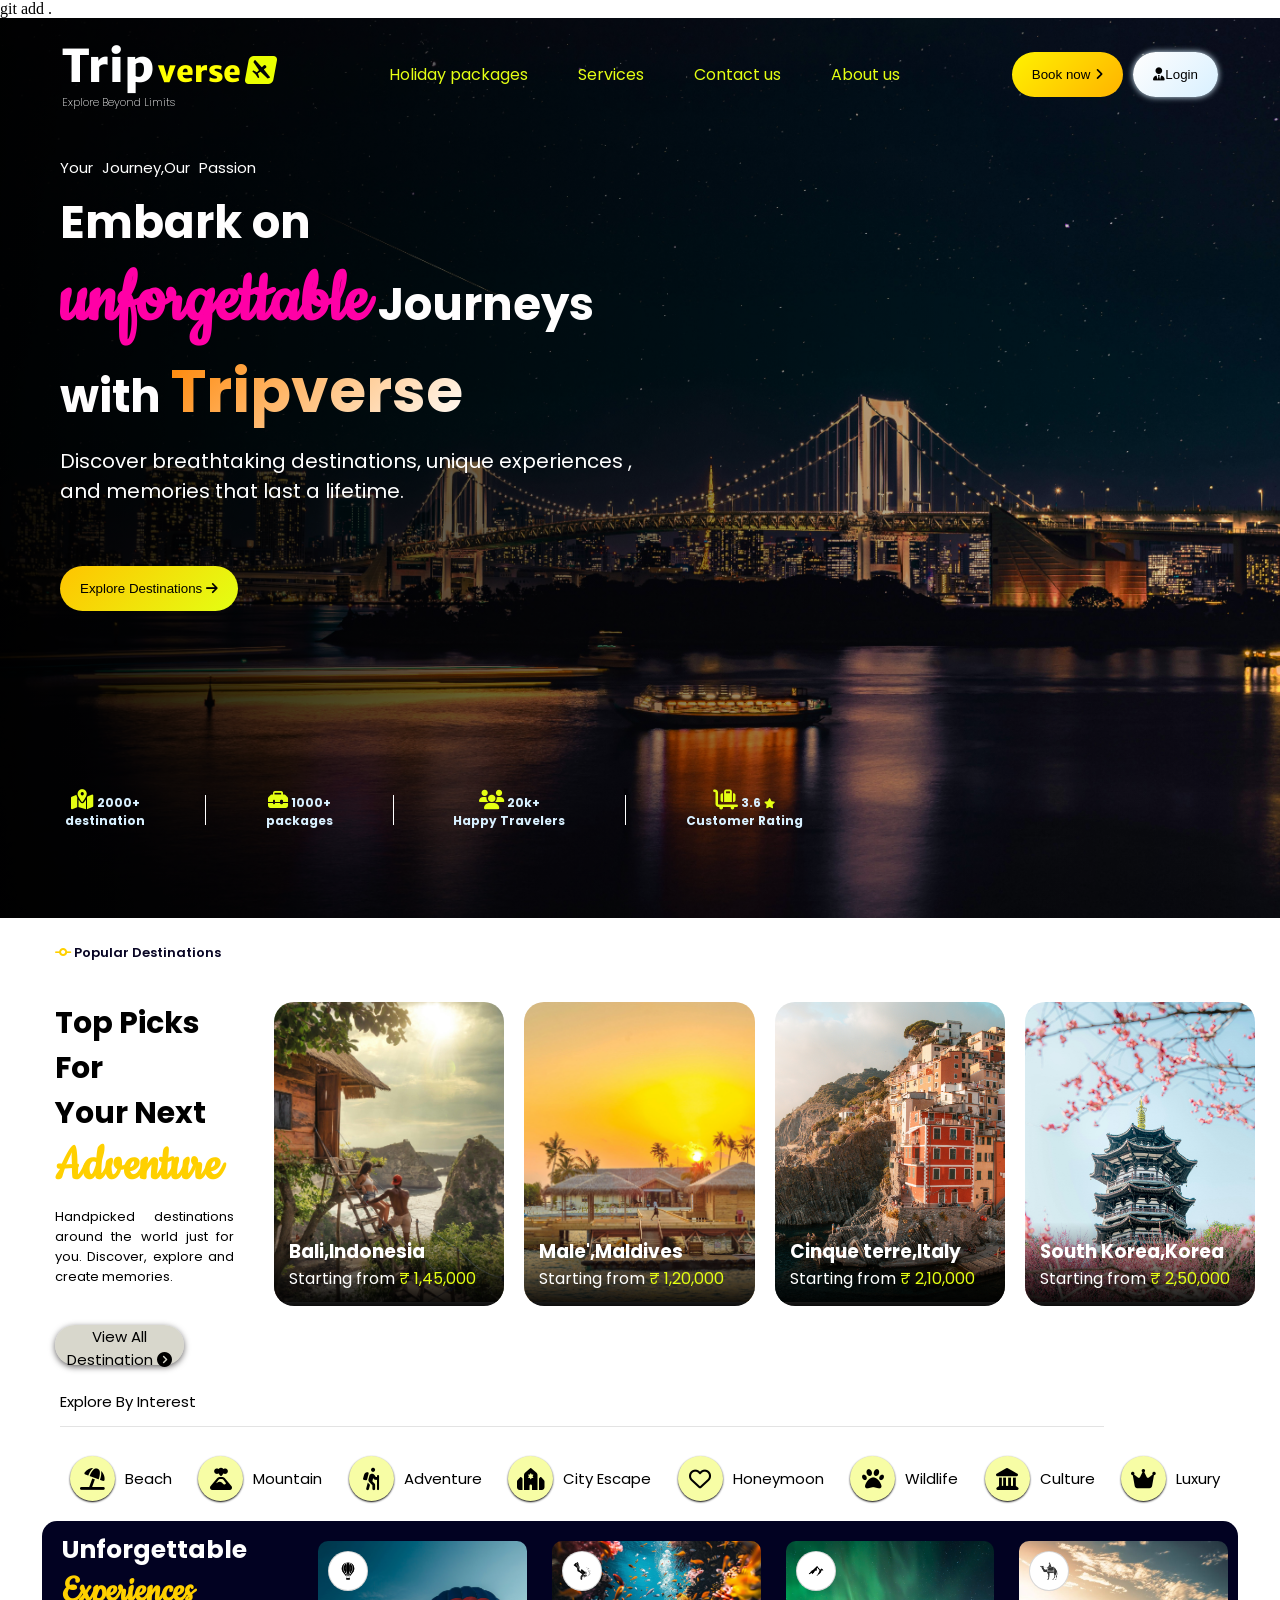
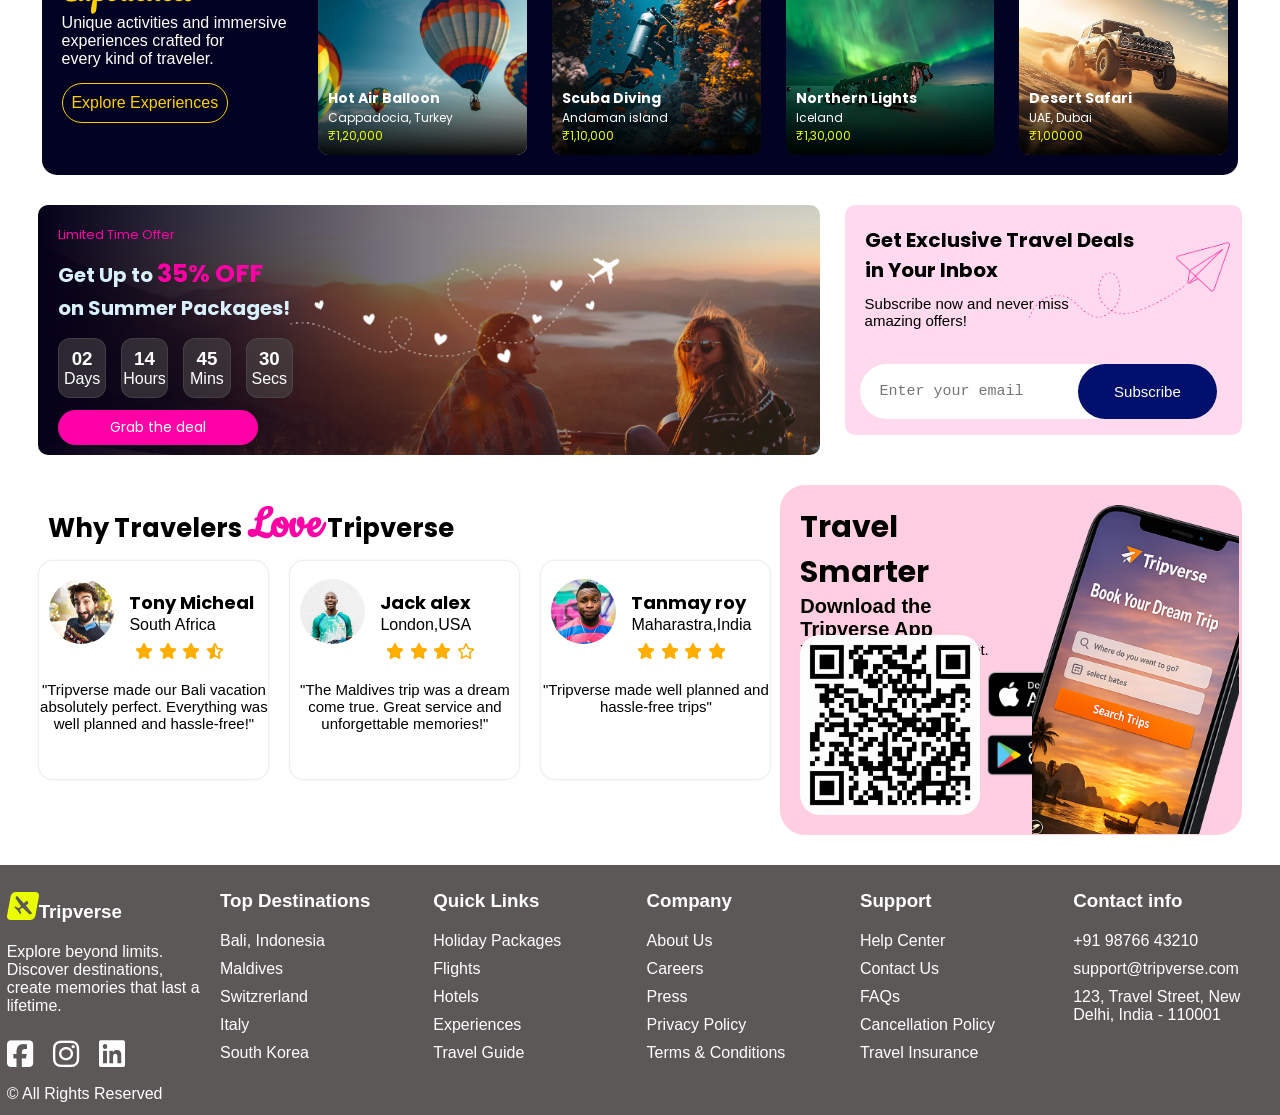
==== commit f46d2977: "Updated Tripverse UI" ====
--- a/index.html
+++ b/index.html
@@ -1,10 +1,11 @@
-<!doctype html>
+<!doctype html>git add .
 <html lang="en">
   <head>
     <meta charset="UTF-8" />
     <meta name="viewport" content="width=device-width, initial-scale=1.0" />
     <title>tripverse</title>
     <link rel="stylesheet" href="project.css" />
+    <link rel="stylesheet" href="resposive.css">
     <link
       rel="stylesheet"
       href="https://cdnjs.cloudflare.com/ajax/libs/font-awesome/6.7.2/css/all.min.css"
@@ -75,13 +76,7 @@
     </header>
 
     <main>
-      <!-- Star Animation -->
       <section class="hero">
-        <div class="stars">
-          <span></span>
-          <span></span>
-        </div>
-
         <!-- Plane Animation -->
         <div class="animation">
           <img src="./svg/plane.png" alt="not found" />
@@ -107,7 +102,7 @@
       </section>
 
       <!--  Travel-Packages -->
-      <section class="smooth-appear hidden">
+      <section class="smooth-appear">
         <div class="packages">
           <div class="content-box">
             <p class="heading">
@@ -224,7 +219,7 @@
         </div>
 
         <!-- Popular-packages -->
-        <div class="container hidden">
+        <div class="container">
           <div class="context">
             <div id="text">
               <h3>
@@ -241,7 +236,7 @@
           </div>
           <div class="hero-card">
             <div class="hero-image">
-              <img src="./src/hot-airballon.jpg" alt="hot-airballon" />
+              <img src="./src/balloon.jpg" alt="hot-airballon" />
               <div class="hero-icon">
                 <img src="./svg/hot-air-balloon.png" alt="hot-airballon" />
               </div>
@@ -291,7 +286,7 @@
         </div>
 
         <!-- Offer Bar -->
-        <div class="offers hidden">
+        <div class="offers">
           <div class="left-nav">
             <div class="offer-text">
               <p>Limited Time Offer</p>
@@ -351,7 +346,7 @@
     </main>
     <!-- Reviews and Licence -->
     <footer>
-      <div class="reviews hidden">
+      <div class="reviews">
         <div class="review-text">
           <h3>Why Travelers <span>Love</span> Tripverse</h3>
         </div>
--- a/project.css
+++ b/project.css
@@ -1,7 +1,4 @@
-@import url("https://fonts.googleapis.com/css2?family=Poppins:ital,wght@0,100;0,200;0,300;0,400;0,500;0,600;0,700;0,800;0,900;1,100;1,200;1,300;1,400;1,500;1,600;1,700;1,800;1,900&display=swap");
-
-@import url("https://fonts.googleapis.com/css2?family=Merriweather+Sans:ital,wght@0,300..800;1,300..800&display=swap");
-@import url("https://fonts.googleapis.com/css2?family=Cookie&display=swap");
+@import url("https://fonts.googleapis.com/css2?family=Poppins:wght@200;400;600;700;900&family=Merriweather+Sans:wght@300;800&family=Cookie&display=swap");
 html{
   scroll-behavior: smooth;
 }
@@ -27,38 +24,7 @@
   height: 4px;
   background: #ff00a6;
   z-index: 99999;
-}
-.hidden{
-  opacity: 0;
-  transform: translateY(80px);
-  transition: all 1s ease;
-}
-
-.show{
-  opacity: 1;
-  transform: translateY(0);
-}
-/* Smooth Appearnace */
-.smooth-appear{
-  opacity: 1;
-  transform: none;
-  animation: none;
-  animation: fade 0.5s ease;
-}
-@keyframes text-appear {
-  from{
-    opacity: 0;
-    transform: translateY(100px);
-  }
-  to{
-    opacity: 1;
-    transform: translateY(0);
-  }
-}
-.wrapper{
-  overflow-x: hidden;
-  width: 100%;
-}
+ }
 /* Navbar */
 .navbar {
   position: absolute;
@@ -199,7 +165,6 @@
   background-repeat: no-repeat;
   background-position: center;
   overflow: clip;
-   background-attachment: fixed;
 }
 
 
@@ -210,69 +175,6 @@
   width: auto;
   padding: 10px 60px;
 }
-/* Star Animation */
-.stars{
-  position:absolute;
-  top:0;
-  right:0;
-  width:100%;
-  height:100%;
-  overflow:hidden;
-  pointer-events:none;
-}
-
-.stars span{
-  position:absolute;
-  top:0;
-  width:0.5px;
-  height:120px;
-
-  background:linear-gradient(
-    transparent,
-    rgba(255,255,255,0.9)
-  );
-
-  border-radius:50%;
-  animation:fallingStars linear infinite;
-  opacity:0.8;
-}
-.stars span:nth-child(1){
-  right:10%;
-  animation-duration:4s;
-  animation-delay:0s;
-}
-
-.stars span:nth-child(2){
-  right:25%;
-  animation-duration:6s;
-  animation-delay:2s;
-}
-@keyframes fallingStars{
-
-  0%{
-    transform:
-    translateX(0)
-    translateY(0)
-    rotate(-45deg);
-
-    opacity:0;
-  }
-
-  10%{
-    opacity:1;
-  }
-
-  100%{
-    transform:
-    translateX(600px)
-    translateY(300px)
-    rotate(-45deg);
-
-    opacity:0;
-  }
-
-}
-
 /* Hero-Section-Description */
 .tagline {
   font-size: 15px;
@@ -425,46 +327,30 @@
   background-color: rgb(178, 178, 178);
   border: none;
   color: #000000;
-}
-.card {
-  width: 240px;
-  border-radius: 15px;
-  overflow: hidden;
-  position: relative;
-  cursor: pointer;
-  transition: 0.5s;
-   opacity: 0;
+}.card {
+  opacity: 0;
   transform: translateY(50px);
   animation: cardReveal 1s forwards;
-
-}
-.card:nth-child(2){
-  animation-delay: 0.2s;
-}
-
-.card:nth-child(3){
-  animation-delay: 0.4s;
-}
-
-.card:nth-child(4){
-  animation-delay: 0.6s;
-}
-
-.card:nth-child(5){
-  animation-delay: 0.8s;
-}
-
-@keyframes cardReveal{
-  to{
+  border-radius: 20px;
+  overflow: hidden;
+}
+
+.card:nth-child(2) { animation-delay: 0.2s; }
+.card:nth-child(3) { animation-delay: 0.4s; }
+.card:nth-child(4) { animation-delay: 0.6s; }
+.card:nth-child(5) { animation-delay: 0.8s; }
+
+@keyframes cardReveal {
+  to {
     opacity: 1;
     transform: translateY(0);
   }
 }
+
 .card img {
   width: 100%;
   height: 300px;
   object-fit: cover;
-  filter: blur(0.5px);
   transition: transform 0.3s linear;
 
  
@@ -538,17 +424,8 @@
   background-color: #e9f90b5e;
   box-shadow: 0 1px 2px rgb(0, 0, 0);
   transition-delay: 0s;
-  animation: float 3s ease-in-out infinite alternate;
-}
-@keyframes float{
-  from{
-    transform: translateY(0);
-  }
-
-  to{
-    transform: translateY(-8px);
-  }
-}
+}
+
 .icon-circle:hover:before{
   content: "";
   position: absolute;
@@ -654,7 +531,6 @@
   width: 100%;
   height: 100%;
   object-fit: cover;
-  filter: blur(0.5px);
 }
 .hero-details {
   position: absolute;
@@ -678,8 +554,6 @@
   color: #000000;
   background-color: #fff;
   border: 0.012px solid rgba(0, 0, 0, 0.155);
-  /* justify-content: center; */
-  /* gap: 15px; */
   padding: 10px;
   border-radius: 50%;
 }
@@ -739,9 +613,8 @@
   height: 60px;
   width: 60px;
   border-radius: 12px;
-  background: rgba(122, 120, 120, 0.16);
-  color: #fff;
-  backdrop-filter: blur(25px);
+ background: rgba(80, 78, 78, 0.5);
+  color: #fff;
   border: 0.2px solid rgba(92, 92, 92, 0.413);
   font-family: "Segoe UI", Tahoma, Geneva, Verdana, sans-serif;
   transition: all ease 0.3s;
@@ -777,7 +650,7 @@
   background-color: #e4ff13;
 transform: rotateX(360deg);
   color: #000000;
-}
+ }
 .cartoon img {
   position: absolute;
   height: 200px;
@@ -793,7 +666,7 @@
     transform: translateY(10px);
   }
   
-}
+} 
 
 .right-nav {
   position: relative;
@@ -804,7 +677,6 @@
   border-radius: 10px;
 }
 .right-nav-text {
-  /* background-color: #f20000; */
   width: fit-content;
   display: flex;
   flex-direction: column;
@@ -822,7 +694,6 @@
 }
 .search-bar {
   display: flex;
-  /* background-color: #e4ff13; */
   height: fit-content;
   width: 100%;
   margin: 15px;
@@ -1130,319 +1001,4 @@
   height: 60px;
   width: 100%;
   object-fit: cover;
-  filter: blur(0.6px);
-}
-
-/* ==========================================
-   Responsive Design (Tablet & Mobile)
-   ========================================== */
-
-/* Tablet Screens (max-width: 1024px) */
-@media (max-width: 1024px) {
-  /* Navbar & Options */
-  .options {
-    gap: 20px;
-    font-size: 16px;
-  }
-  .btn #btn1, .btn #btn2 {
-    padding: 0 10px;
-    font-size: 14px;
-  }
-  
-  /* Hero & Intro Stats */
-  .hero {
-    padding-top: 100px;
-    min-height: 100vh;
-    background-position: center right;
-  }
-  h1 {
-    font-size: 38px;
-  }
-  .highlights {
-    font-size: 60px;
-  }
-  .brand {
-    font-size: 50px;
-  }
-  .description {
-    font-size: 18px;
-  }
-  .intro {
-    flex-wrap: wrap;
-    justify-content: center;
-    transform: none;
-    width: 100%;
-    height: auto;
-    gap: 20px;
-    position: absolute;
-    bottom: 20px;
-    margin: 0;
-    padding: 10px;
-  }
-  .row { display: none; }
-
-  /* Packages */
-  .packages {
-    flex-wrap: wrap;
-    margin-left: 0;
-    padding: 10px;
-    justify-content: center;
-  }
-  .content-box {
-    width: 100%;
-    right: 0;
-    text-align: center;
-    margin-bottom: 30px;
-  }
-  .content-box button {
-    margin: 0 auto;
-  }
-  
-  /* Explore By Interest */
-  .trip-container {
-    flex-wrap: wrap;
-    justify-content: center;
-    gap: 15px;
-  }
-  .trip-option {
-    padding: 0 20px;
-  }
-
-  /* Experiences */
-  .container {
-    flex-direction: column;
-    align-items: center;
-    padding: 20px;
-  }
-  .context {
-    width: 100%;
-    height: auto;
-    text-align: center;
-    margin-bottom: 20px;
-  }
-  .button-click {
-    width: 200px;
-    margin: 0 auto;
-  }
-  .hero-card {
-    flex-wrap: wrap;
-    min-width: 100%;
-    height: auto;
-    justify-content: center;
-  }
-  .hero-image {
-    min-width: 45%;
-    height: 200px;
-  }
-
-  /* Offers */
-  .offers {
-    flex-direction: column;
-    gap: 30px;
-    width: 100%;
-    padding: 10px;
-  }
-  .left-nav {
-    width: 100%;
-    height: auto;
-    min-height: 280px;
-    flex-direction: column;
-    align-items: center;
-    justify-content: center;
-    padding-bottom: 20px;
-  }
-  .cartoon {
-    position: relative;
-    width: 100%;
-    display: flex;
-    justify-content: center;
-    margin-top: 15px;
-  }
-  .cartoon img {
-    display: block;
-    position: relative;
-    left: auto;
-    top: auto;
-    height: 120px;
-    width: auto;
-  }
-  .right-nav {
-    width: 100%;
-  }
-  .timelapse {
-    position: relative;
-    margin-top: 20px;
-    left: 0;
-    justify-content: center;
-    width: 100%;
-  }
-  .offer-text {
-    position: relative;
-    text-align: center;
-  }
-  .offer-button {
-    position: relative;
-    bottom: 0;
-    left: 0;
-    justify-content: center;
-    margin-top: 20px;
-    width: 100%;
-  }
-
-  /* Reviews */
-  .reviews {
-    flex-direction: column;
-    height: auto;
-    margin-top: 50px;
-  }
-  .review-text {
-    position: relative;
-    top: 0;
-    margin-bottom: 20px;
-  }
-  .left-box {
-    width: 100%;
-    flex-wrap: wrap;
-    justify-content: center;
-    height: auto;
-  }
-  .customers-review {
-    width: 45%;
-    margin-bottom: 20px;
-  }
-  .right-box {
-    width: 100%;
-    margin-left: 0;
-    margin-top: 20px;
-    height: auto;
-    flex-direction: column;
-    align-items: center;
-  }
-  .box-input {
-    width: 100%;
-    text-align: center;
-    flex-direction: column;
-    align-items: center;
-  }
-  .promotion {
-    position: relative;
-    width: 100%;
-    margin-left: 0;
-    justify-content: center;
-  }
-  .cell-phone {
-    width: 100%;
-    height: auto;
-    display: flex;
-    justify-content: center;
-    margin-top: 20px;
-  }
-  .cell-phone img {
-    position: relative;
-    top: 0;
-    left: 0;
-    height: 300px;
-    object-fit: contain;
-  }
-
-  /* Footer */
-  .footer-box {
-    flex-wrap: wrap;
-    height: auto;
-    padding: 20px;
-  }
-  .footer {
-    margin: 10px;
-    width: 45%;
-  }
-}
-
-/* Mobile Screens (max-width: 768px) */
-@media (max-width: 768px) {
-  /* Navbar */
-  .navbar {
-    flex-direction: column;
-    align-items: center;
-    gap: 15px;
-    position: absolute;
-    background: rgba(0,0,0,0.8);
-    padding: 20px;
-    width: 100%;
-    z-index: 1000;
-  }
-  .options {
-    flex-wrap: wrap;
-    justify-content: center;
-    gap: 10px;
-  }
-  .btn {
-    flex-wrap: wrap;
-    justify-content: center;
-  }
-  
-  /* Hero & Intro Stats */
-  .hero {
-    padding-top: 190px;
-    min-height: 100vh;
-  }
-  h1 { font-size: 26px; line-height: 1.2; }
-  .brand { font-size: 36px; }
-  .highlights { font-size: 46px; }
-  .description { font-size: 14px; }
-
-  /* Cards */
-  .card {
-    width: 100%;
-    margin-bottom: 20px;
-  }
-  .hero-image {
-    min-width: 100%;
-    height: 250px;
-    margin-bottom: 15px;
-  }
-
-  /* Offers Cartoon */
-  .cartoon img {
-    display: block;
-    height: 100px;
-  }
-
-  /* Reviews */
-  .customers-review {
-    width: 100%;
-  }
-  .review-text h3 {
-    font-size: 18px;
-    text-align: center;
-  }
-
-  /* Search Bar & Forms */
-  .search-bar button {
-    position: relative;
-    width: 100%;
-    right: 0;
-    margin-top: 10px;
-    border-radius: 20px;
-  }
-  .search-bar {
-    flex-direction: column;
-    align-items: center;
-    height: auto;
-  }
-  .search-bar input {
-    width: 100%;
-    border-radius: 20px;
-  }
-
-  /* Footer */
-  .footer {
-    width: 100%;
-    text-align: center;
-  }
-  .footer ul {
-    align-items: center;
-  }
-  .social-media {
-    justify-content: center;
-  }
-}
+}
--- a/resposive.css
+++ b/resposive.css
@@ -0,0 +1,314 @@
+
+/* ==========================================
+   Responsive Design (Tablet & Mobile)
+   ========================================== */
+
+/* Tablet Screens (max-width: 1024px) */
+@media (max-width: 1024px) {
+  /* Navbar & Options */
+  .options {
+    gap: 20px;
+    font-size: 16px;
+  }
+  .btn #btn1, .btn #btn2 {
+    padding: 0 10px;
+    font-size: 14px;
+  }
+  
+  /* Hero & Intro Stats */
+  .hero {
+    padding-top: 100px;
+    min-height: 100vh;
+    background-position: center right;
+  }
+  h1 {
+    font-size: 38px;
+  }
+  .highlights {
+    font-size: 60px;
+  }
+  .brand {
+    font-size: 50px;
+  }
+  .description {
+    font-size: 18px;
+  }
+  .intro {
+    flex-wrap: wrap;
+    justify-content: center;
+    transform: none;
+    width: 100%;
+    height: auto;
+    gap: 20px;
+    position: absolute;
+    bottom: 20px;
+    margin: 0;
+    padding: 10px;
+  }
+  .row { display: none; }
+
+  /* Packages */
+  .packages {
+    flex-wrap: wrap;
+    margin-left: 0;
+    padding: 10px;
+    justify-content: center;
+  }
+  .content-box {
+    width: 100%;
+    right: 0;
+    text-align: center;
+    margin-bottom: 30px;
+  }
+  .content-box button {
+    margin: 0 auto;
+  }
+  
+  /* Explore By Interest */
+  .trip-container {
+    flex-wrap: wrap;
+    justify-content: center;
+    gap: 15px;
+  }
+  .trip-option {
+    padding: 0 20px;
+  }
+
+  /* Experiences */
+  .container {
+    flex-direction: column;
+    align-items: center;
+    padding: 20px;
+  }
+  .context {
+    width: 100%;
+    height: auto;
+    text-align: center;
+    margin-bottom: 20px;
+  }
+  .button-click {
+    width: 200px;
+    margin: 0 auto;
+  }
+  .hero-card {
+    flex-wrap: wrap;
+    min-width: 100%;
+    height: auto;
+    justify-content: center;
+  }
+  .hero-image {
+    min-width: 45%;
+    height: 200px;
+  }
+
+  /* Offers */
+  .offers {
+    flex-direction: column;
+    gap: 30px;
+    width: 100%;
+    padding: 10px;
+  }
+  .left-nav {
+    width: 100%;
+    height: auto;
+    min-height: 280px;
+    flex-direction: column;
+    align-items: center;
+    justify-content: center;
+    padding-bottom: 20px;
+  }
+  .cartoon {
+    position: relative;
+    width: 100%;
+    display: flex;
+    justify-content: center;
+    margin-top: 15px;
+  }
+  .cartoon img {
+    display: block;
+    position: relative;
+    left: auto;
+    top: auto;
+    height: 120px;
+    width: auto;
+  }
+  .right-nav {
+    width: 100%;
+  }
+  .timelapse {
+    position: relative;
+    margin-top: 20px;
+    left: 0;
+    justify-content: center;
+    width: 100%;
+  }
+  .offer-text {
+    position: relative;
+    text-align: center;
+  }
+  .offer-button {
+    position: relative;
+    bottom: 0;
+    left: 0;
+    justify-content: center;
+    margin-top: 20px;
+    width: 100%;
+  }
+
+  /* Reviews */
+  .reviews {
+    flex-direction: column;
+    height: auto;
+    margin-top: 50px;
+  }
+  .review-text {
+    position: relative;
+    top: 0;
+    margin-bottom: 20px;
+  }
+  .left-box {
+    width: 100%;
+    flex-wrap: wrap;
+    justify-content: center;
+    height: auto;
+  }
+  .customers-review {
+    width: 45%;
+    margin-bottom: 20px;
+  }
+  .right-box {
+    width: 100%;
+    margin-left: 0;
+    margin-top: 20px;
+    height: auto;
+    flex-direction: column;
+    align-items: center;
+  }
+  .box-input {
+    width: 100%;
+    text-align: center;
+    flex-direction: column;
+    align-items: center;
+  }
+  .promotion {
+    position: relative;
+    width: 100%;
+    margin-left: 0;
+    justify-content: center;
+  }
+  .cell-phone {
+    width: 100%;
+    height: auto;
+    display: flex;
+    justify-content: center;
+    margin-top: 20px;
+  }
+  .cell-phone img {
+    position: relative;
+    top: 0;
+    left: 0;
+    height: 300px;
+    object-fit: contain;
+  }
+
+  /* Footer */
+  .footer-box {
+    flex-wrap: wrap;
+    height: auto;
+    padding: 20px;
+  }
+  .footer {
+    margin: 10px;
+    width: 45%;
+  }
+}
+
+/* Mobile Screens (max-width: 768px) */
+@media (max-width: 768px) {
+  /* Navbar */
+  .navbar {
+    flex-direction: column;
+    align-items: center;
+    gap: 15px;
+    position: absolute;
+    background: rgba(0,0,0,0.8);
+    padding: 20px;
+    width: 100%;
+    z-index: 1000;
+  }
+  .options {
+    flex-wrap: wrap;
+    justify-content: center;
+    gap: 10px;
+  }
+  .btn {
+    flex-wrap: wrap;
+    justify-content: center;
+  }
+  
+  /* Hero & Intro Stats */
+  .hero {
+    padding-top: 190px;
+    min-height: 100vh;
+  }
+  h1 { font-size: 26px; line-height: 1.2; }
+  .brand { font-size: 36px; }
+  .highlights { font-size: 46px; }
+  .description { font-size: 14px; }
+
+  /* Cards */
+  .card {
+    width: 100%;
+    margin-bottom: 20px;
+  }
+  .hero-image {
+    min-width: 100%;
+    height: 250px;
+    margin-bottom: 15px;
+  }
+
+  /* Offers Cartoon */
+  .cartoon img {
+    display: block;
+    height: 100px;
+  }
+
+  /* Reviews */
+  .customers-review {
+    width: 100%;
+  }
+  .review-text h3 {
+    font-size: 18px;
+    text-align: center;
+  }
+
+  /* Search Bar & Forms */
+  .search-bar button {
+    position: relative;
+    width: 100%;
+    right: 0;
+    margin-top: 10px;
+    border-radius: 20px;
+  }
+  .search-bar {
+    flex-direction: column;
+    align-items: center;
+    height: auto;
+  }
+  .search-bar input {
+    width: 100%;
+    border-radius: 20px;
+  }
+
+  /* Footer */
+  .footer {
+    width: 100%;
+    text-align: center;
+  }
+  .footer ul {
+    align-items: center;
+  }
+  .social-media {
+    justify-content: center;
+  }
+}
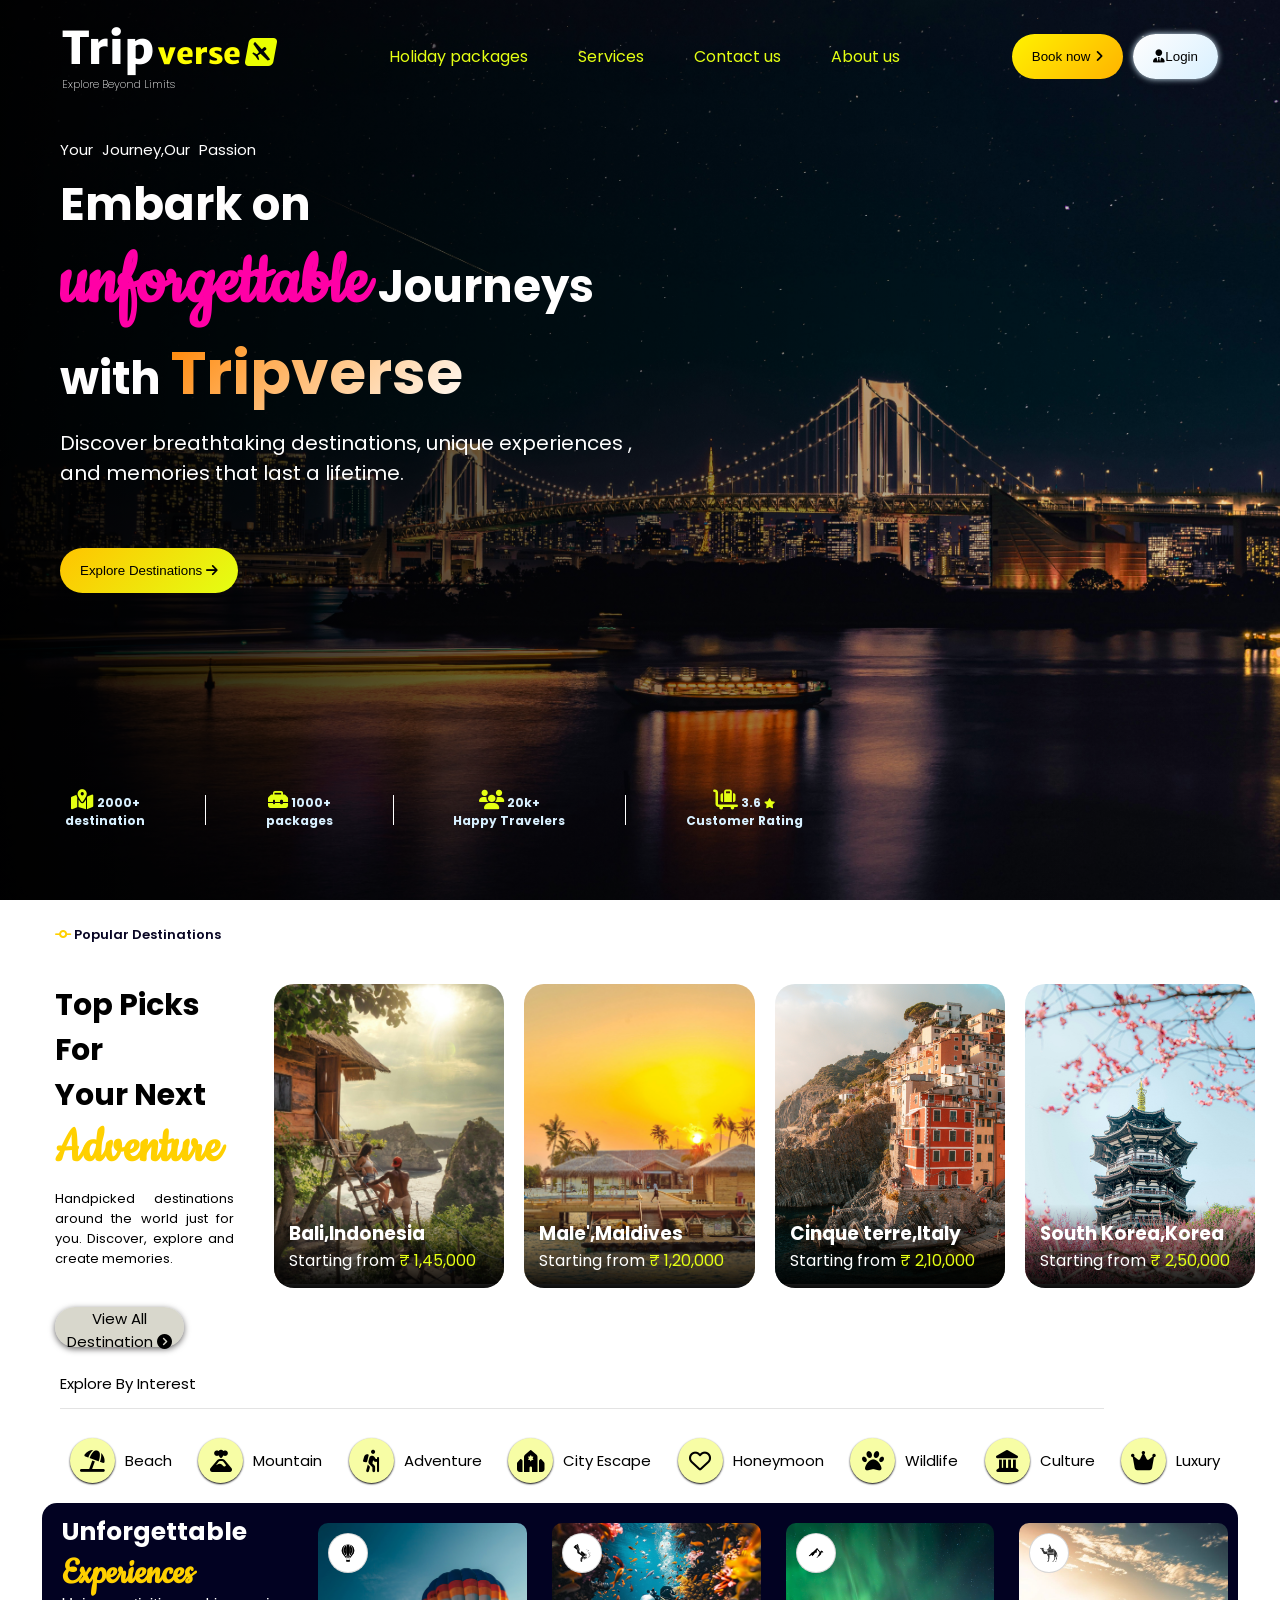
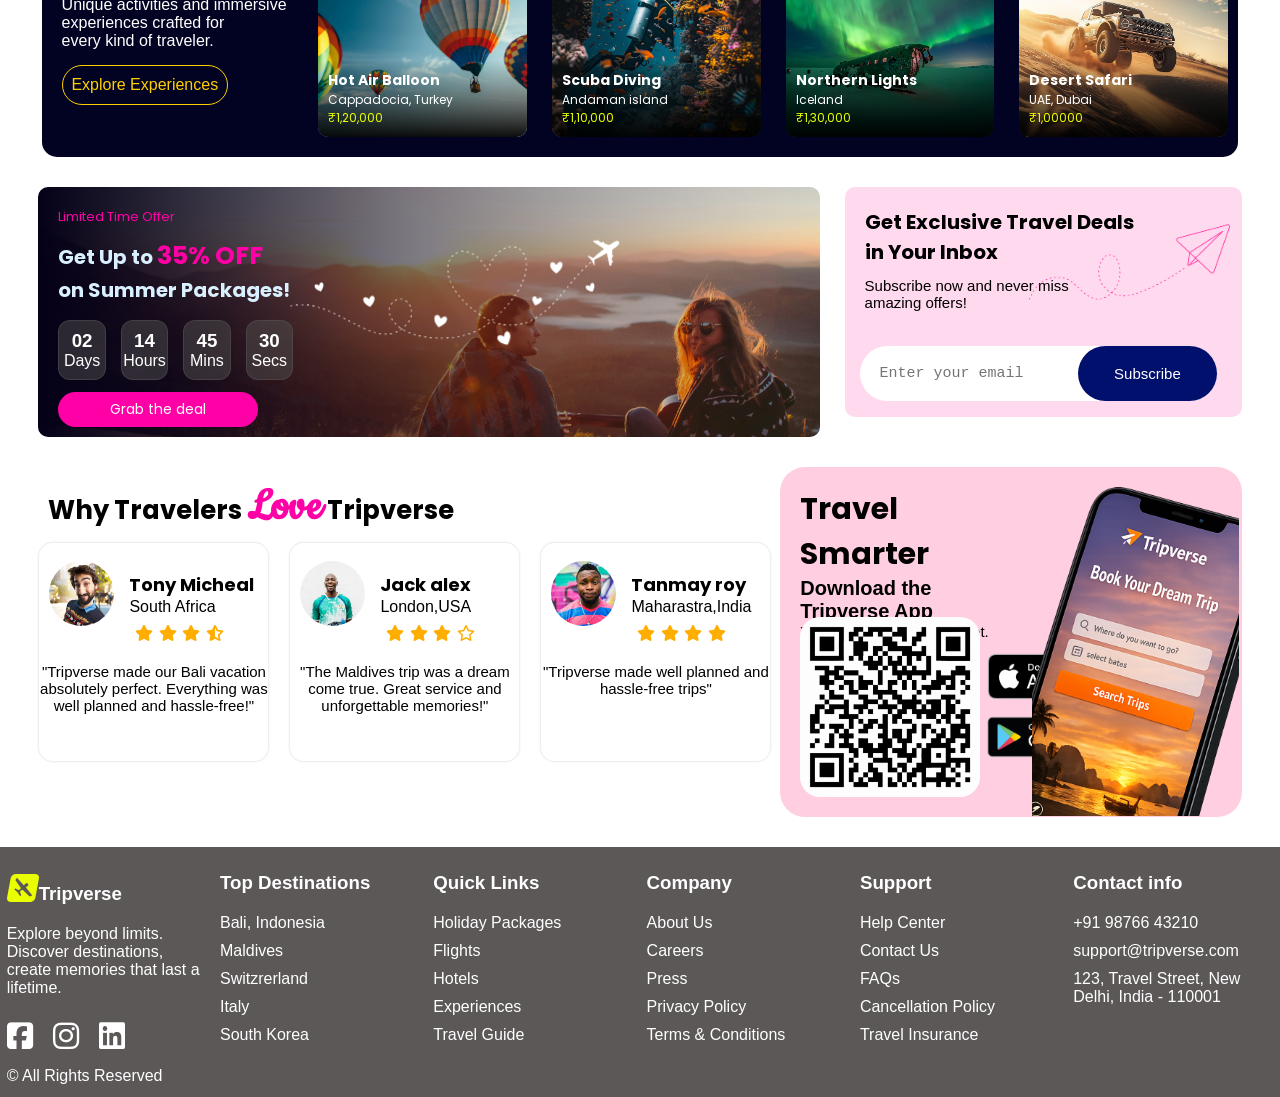
==== commit a25494d4: "Fixed accidental git text in UI" ====
--- a/index.html
+++ b/index.html
@@ -1,4 +1,4 @@
-<!doctype html>git add .
+<!doctype html>
 <html lang="en">
   <head>
     <meta charset="UTF-8" />
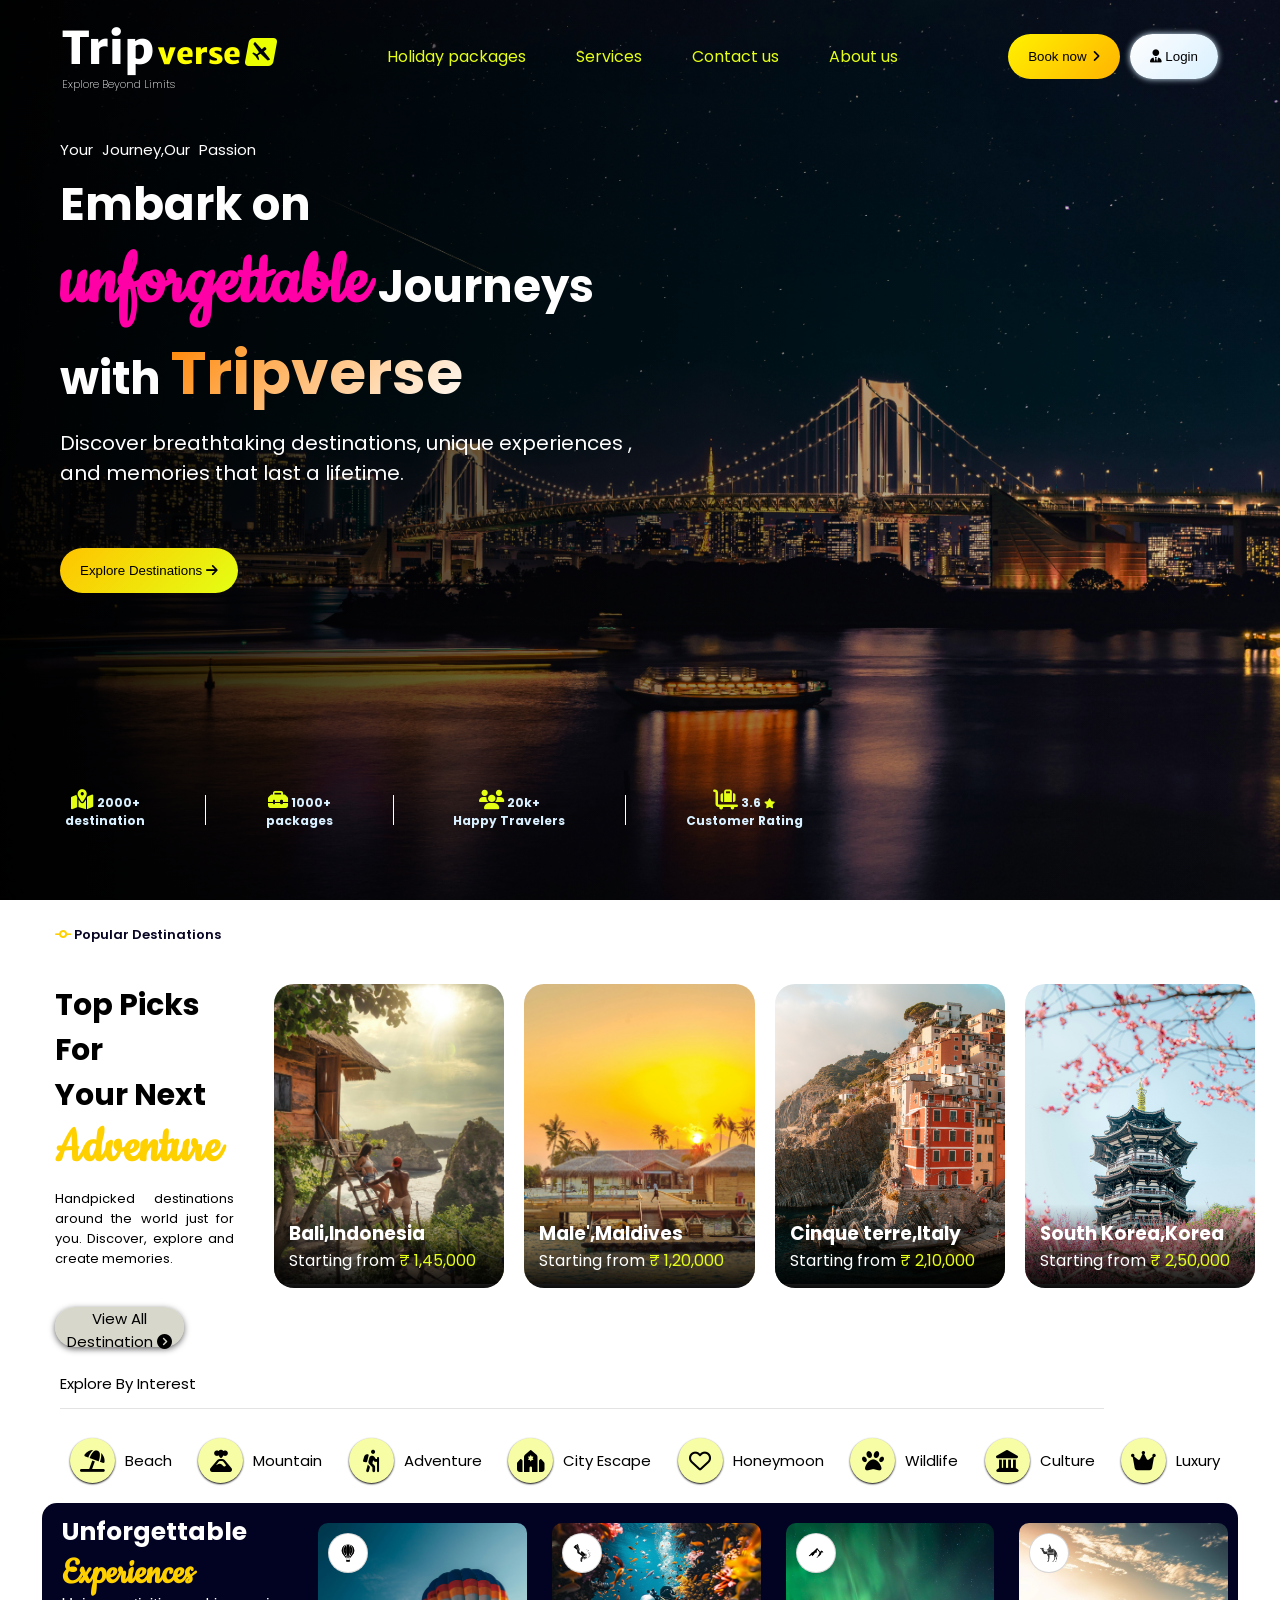
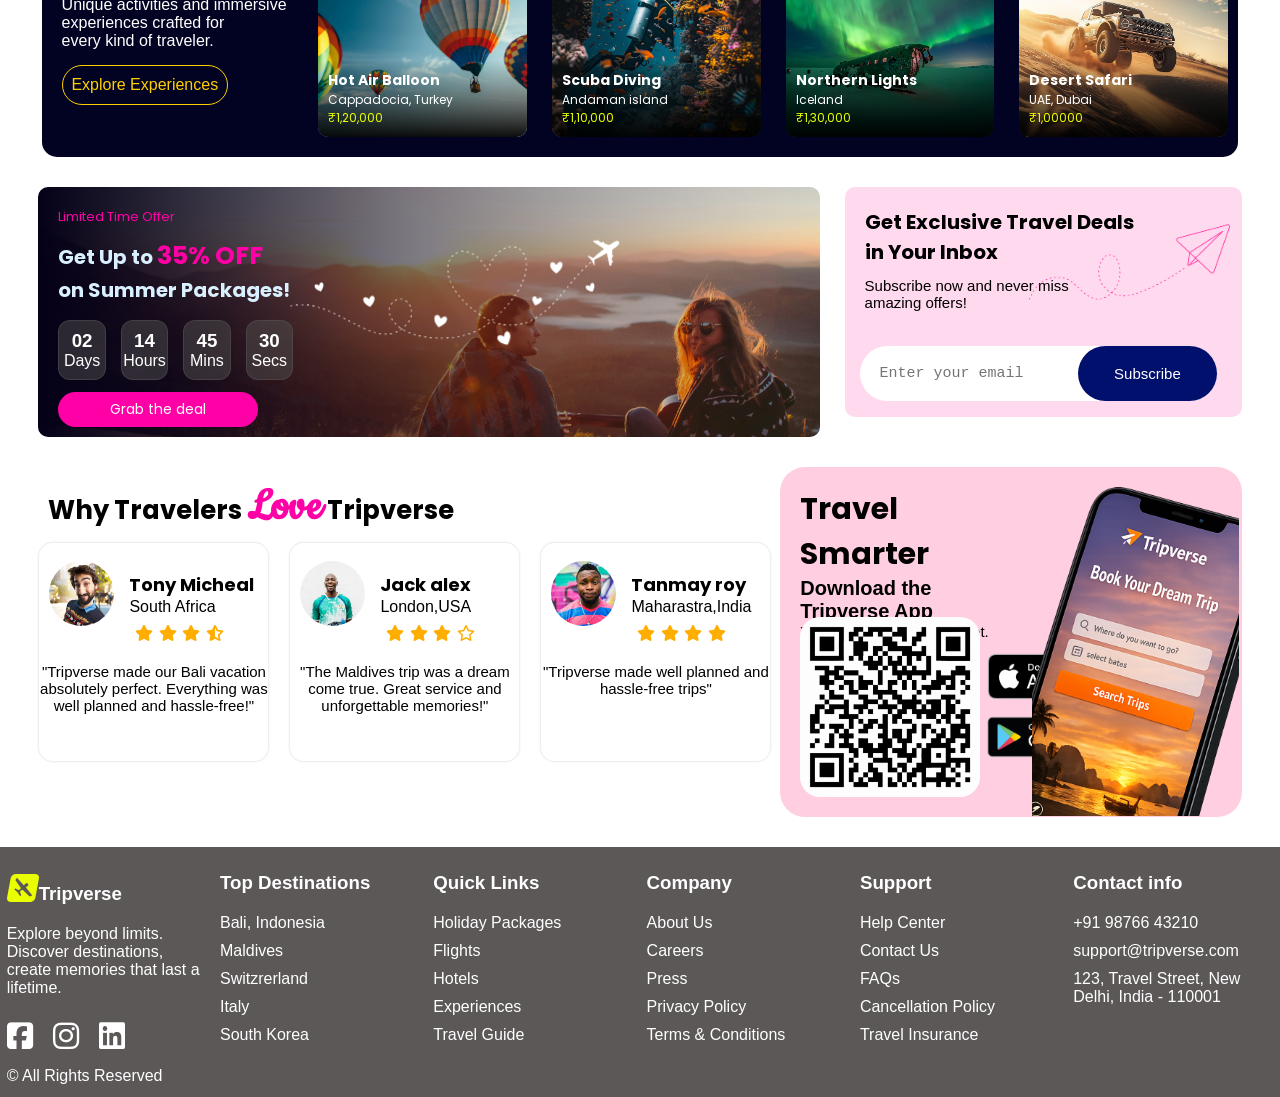
==== commit 60a3991e: "New login page Creation" ====
--- a/index.html
+++ b/index.html
@@ -44,7 +44,10 @@
             <button id="btn1">
               Book now <i class="fa-solid fa-angle-right"></i>
             </button>
-            <button id="btn2"><i class="fa-solid fa-user-tie"></i>Login</button>
+            
+            <button id="btn2"><i class="fa-solid fa-user-tie"></i>
+              Login
+            </button>
           </div>
         </div>
       </nav>
@@ -536,6 +539,75 @@
       </div>
     </footer>
     <!-- Java Script -->
-    <script src="project.js"></script>
+    
+ <div class="login-overlay hidden">
+
+<div class="login-container">
+
+<div class="left-login">
+<img src="./src/flower-mountain.jpg" alt="">
+</div>
+
+<div class="right-login">
+
+<div class="login-logo-box">
+<span id="firstLogo">Trip</span><Span id="secndlogo">verse</Span>
+<i id="login-plane" class="fa-brands fa-avianex"></i>
+</div>
+
+<p id="login-p2">Explore more , Experience more.</p>
+
+<div class="login-btns">
+<button id="button1-login">Sign Up</button>
+<button id="button2-login">Login</button>
+</div>
+
+<div class="login-advise-text">
+<p id="login-p3">Begin Your Adventure</p>
+<p id="login-p4">Sign Up with Open account</p>
+</div>
+
+<div class="login-options">
+
+<button id="apple-login">
+<img src="./svg/apple.png">
+</button>
+
+<button id="google-login">
+<img src="./svg/google.png">
+</button>
+
+<button id="facebook-login">
+<img src="./svg/facebook.png">
+</button>
+
+</div>
+
+<div class="login-divider">
+<span>or</span>
+</div>
+
+<button class="close-login"><i class="fa-regular fa-circle-xmark"></i></button>
+
+<div class="form-details">
+  
+<div class="inputbox-login">
+  <i class="fa-solid fa-circle-user"></i>
+  <input type="text"   placeholder="Enter your userame" >
+  </div>
+
+  <div class="inputbox-login">
+    <i class="fa-solid fa-lock"></i>
+  <input type="password" placeholder="Enter your password">
+  </div>
+
+</div>
+
+</div>
+
+</div>
+
+</div>
+<script src="project.js"></script>
   </body>
 </html>
--- a/project.css
+++ b/project.css
@@ -1,4 +1,5 @@
 @import url("https://fonts.googleapis.com/css2?family=Poppins:wght@200;400;600;700;900&family=Merriweather+Sans:wght@300;800&family=Cookie&display=swap");
+
 html{
   scroll-behavior: smooth;
 }
@@ -1002,3 +1003,514 @@
   width: 100%;
   object-fit: cover;
 }
+/* Login Page */
+.login-overlay{
+position: fixed;
+top:0;
+left:0;
+
+width:100%;
+height:100vh;
+
+background: rgba(0,0,0,0.5);
+
+backdrop-filter: blur(8px);
+
+display:flex;
+justify-content:center;
+align-items:center;
+
+z-index:99999;
+}
+
+.hidden{
+display:none;
+}
+.login-container{
+ display:flex;
+
+   width:75%;
+   height:85vh;
+
+   border-radius:35px;
+   overflow:hidden;
+
+   background: transparent;
+
+   box-shadow:
+      0 20px 50px rgba(0,0,0,0.35);
+}
+.close-login{
+
+  position:absolute;
+
+  top:20px;
+  right:20px;
+
+  height:35px;
+  width:35px;
+
+  border:none;
+
+  border-radius:50%;
+
+  cursor:pointer;
+
+  background:
+      rgba(255,255,255,0.12);
+
+  backdrop-filter: blur(10px);
+
+  border:
+      1px solid rgba(255,255,255,0.15);
+
+  color:white;
+
+  display:flex;
+  justify-content:center;
+  align-items:center;
+
+  z-index:100;
+
+  transition: all 0.3s ease;
+}
+.close-login:hover{
+
+   transform: scale(1.1);
+
+   background:
+      rgba(255,255,255,0.2);
+
+   box-shadow:
+      0 0 15px rgba(255,255,255,0.2);
+}
+
+.left-login{
+width:50%;
+}
+
+.left-login img{
+width:100%;
+height:100%;
+object-fit:cover;
+}
+
+.right-login{
+
+  width:50%;
+  position:relative;
+
+  padding:40px;
+
+  background:
+  linear-gradient(
+    135deg,
+    rgba(255,255,255,0.16),
+    rgba(255,255,255,0.05)
+  );
+
+  backdrop-filter: blur(30px);
+
+  -webkit-backdrop-filter: blur(30px);
+
+  border-left:
+      1px solid rgba(255,255,255,0.18);
+
+  box-shadow:
+      -10px 0 40px rgba(0,0,0,0.2);
+
+}
+.right-login::before{
+
+   content:"";
+
+   position:absolute;
+
+   top:-120px;
+   right:-120px;
+
+   width:300px;
+   height:300px;
+
+   background:
+      radial-gradient(
+         rgba(255,255,255,0.18),
+         transparent
+      );
+
+   border-radius:50%;
+}
+.right-login {
+   width: 50%;
+  padding: 40px;
+ 
+}
+.left-login {
+  width: 50%;
+  overflow: hidden;
+
+
+}
+.left-login img {
+  width: 100%;
+  height: 100%;
+  object-fit: cover;
+}
+.login-logo-box{
+  display: flex;
+  flex-direction: row;
+  justify-content: center;
+  position: relative;
+  align-items: center;
+  gap: 10px;
+  margin-top: 18px;
+}
+ #login-plane{
+  width: fit-content;
+  font-size: 32px;
+  color: rgb(255, 255, 3);
+}
+#firstLogo{
+  text-align: center;
+  font-size: 40px;
+  /* transform: translateY(25%); */
+  font-family: "Merriweather Sans",'Segoe UI', Tahoma, Geneva, Verdana, sans-serif;
+  font-weight: 600;
+  color: #d8f0ff;
+}
+#secndlogo{
+  text-align: center;
+  font-size: 37px;
+  font-family: "Poppins", Geneva, Verdana, sans-serif;
+  font-weight: 700;
+  color: #8A3FFC;
+}
+#login-p2{
+  text-align: center;
+  font-size: 15px;
+  font-weight: 500;
+  font-family: "Onest",'Segoe UI', Tahoma, Geneva, Verdana, sans-serif;
+   background: linear-gradient(
+      90deg,
+      #8A3FFC 0%,
+      #ee23d6 50%,
+      #FF4FD8 100%
+  );
+   -webkit-background-clip: text;
+  -webkit-text-fill-color: transparent;
+}
+.login-btns {
+  display: flex;
+  width: 70%;
+  border-radius: 8px;
+  gap: 10px;
+  margin-left: 15%;
+  margin-top: 20px;
+}
+#button1-login{
+  position: relative;
+  overflow: hidden;
+border: none;
+  padding: 10px 18px;
+  border-radius: 8px;
+  cursor: pointer;
+  width: 50%;
+  color: white;
+  font-size: 16px;
+  font-weight: 500;
+
+  background: linear-gradient(
+      90deg,
+      #8A3FFC 0%,
+      #C84FEF 50%,
+      #FF4FD8 100%
+  );
+
+  z-index: 1;
+}
+
+/* SECOND GRADIENT LAYER */
+#button1-login::before{
+  content: "";
+  position: absolute;
+  top: 0;
+  left: 0;
+  width: 100%;
+  height: 100%;
+  border-radius: 8px;
+  background: linear-gradient(
+      -150deg,
+      #8A3FFC 0%,
+      #C84FEF 50%,
+      #FF4FD8 100%
+  );
+  opacity: 0;
+  transition: opacity 0.8s ease;
+  z-index: -1;
+}
+
+/* HOVER EFFECT */
+#button1-login:hover::before{
+  opacity: 1;
+}
+#button2-login{
+  position: relative;
+  overflow: hidden;
+
+  padding: 10px 18px;
+  border-radius: 8px;
+  cursor: pointer;
+  width: 50%;
+  border: none;
+
+  color: white;
+  font-size: 16px;
+  font-weight: 500;
+
+  background: linear-gradient(
+      -150deg,
+      #8A3FFC 0%,
+      #C84FEF 50%,
+      #FF4FD8 100%
+  );
+
+  z-index: 1;
+}
+
+/* SECOND GRADIENT LAYER */
+#button2-login::before{
+  content: "";
+  position: absolute;
+  top: 0;
+  left: 0;
+  width: 100%;
+  height: 100%;
+  border-radius: 8px;
+  background: linear-gradient(
+      90deg,
+      #8A3FFC 0%,
+      #C84FEF 50%,
+      #FF4FD8 100%
+  );
+  opacity: 0;
+  transition: opacity 0.8s ease;
+  z-index: -1;
+}
+
+/* HOVER EFFECT */
+#button2-login:hover::before{
+  opacity: 1;
+   box-shadow:
+      0 0 15px rgb(59, 66, 255);
+}
+
+.login-advise-text{
+  display: flex;
+  flex-direction:column;
+  margin-top: 30px;
+}
+#login-p3{
+  text-align: center;
+  font-size: 36px;
+  font-family: "Gabarito",'Segoe UI', Tahoma, Geneva, Verdana, sans-serif;
+  font-weight: 500;
+  color: #d8f0ff;
+
+}
+#login-p4{
+  margin-left: 13%;
+  margin-top: 15px;
+  font-size: 10px;
+  font-family: "Gabarito",'Segoe UI', Tahoma, Geneva, Verdana, sans-serif;
+  padding-left: 10px;
+  font-weight: 500;
+  color: #d8f0ff;
+}
+.login-options {
+  display: flex;
+  gap: 10px;
+  margin-left: 15%;
+  margin-top: 20px;
+  width: 80%;
+  
+
+}
+#apple-login {
+  height: 3.2em;
+  width: 28%;
+   background:
+      rgba(255,255,255,0.12);
+  backdrop-filter: blur(10px);
+  border:
+      1px solid rgba(255,255,255,0.15);
+  border-radius: 9px;
+  transition: 0.250s;
+  display: flex;
+  align-items: center;
+  justify-content: center;
+  cursor: pointer;
+  box-shadow: 0 2px 3px rgba(0, 0, 0, 0.155);
+
+}
+#apple-login:hover{
+   transform: scale(1.1);
+
+   background:
+      rgba(255,255,255,0.2);
+
+   box-shadow:
+      0 0 15px rgba(255,255,255,0.2);
+}
+#google-login {
+  height: 3.2em;
+  width: 28%;
+    background:
+      rgba(255,255,255,0.12);
+  backdrop-filter: blur(10px);
+  border:
+      1px solid rgba(255,255,255,0.15);
+  border-radius: 9px;
+  transition: 0.250s;
+  display: flex;
+  align-items: center;
+  justify-content: center;
+  cursor: pointer;
+  box-shadow: 0 2px 3px rgba(0, 0, 0, 0.155);
+}
+#google-login:hover{
+  transform: scale(1.1);
+
+   background:
+      rgba(255,255,255,0.2);
+
+   box-shadow:
+      0 0 15px rgba(255,255,255,0.2);
+
+}
+#facebook-login {
+  height: 3.2em;
+  width: 28%;
+  background:
+      rgba(255,255,255,0.12);
+  backdrop-filter: blur(10px);
+  border:
+      1px solid rgba(255,255,255,0.15);
+  border-radius: 9px;
+  transition: 0.250s;
+  display: flex;
+  align-items: center;
+  justify-content: center;
+  box-shadow: 0 2px 3px rgba(0, 0, 0, 0.155);
+  cursor: pointer;
+}
+#facebook-login:hover{
+  transform: scale(1.1);
+
+   background:
+      rgba(255,255,255,0.2);
+
+   box-shadow:
+      0 0 15px rgba(255,255,255,0.2);
+}
+#apple-login img {
+  height: 2.3em;
+  width: auto;
+  object-fit: contain;
+  padding: 2px 2px;
+}
+#google-login img {
+  height: 2em;
+  width: auto;
+  object-fit: contain;
+  padding: 2px 2px;
+}
+#facebook-login img {
+  height: 2.3em ;
+  width: auto;
+  object-fit: contain;
+  padding: 2px 2px;
+}
+.login-divider {
+  display: flex;
+  align-items: center;
+  width: 100%;
+  margin-top: 15px;
+margin-left: 15.5%;
+}
+.login-divider::before,
+.login-divider::after {
+  content: "";
+  width: 31.5%;
+  height: 1px;
+  background: #d8f0ff;
+}
+.login-divider span {
+  margin: 0 10px;
+  font-size: 17px;
+  font-family: "Onest",'Segoe UI', Tahoma, Geneva, Verdana, sans-serif;
+  font-weight: 500;
+  color:#d8f0ff;
+  border-radius: 50%;
+}
+/* Login Form */
+.form-details{
+  width:71.5% ;
+  margin-left: 15%;
+  margin-top: 15px;
+  display: flex;
+  flex-direction: column;
+  gap: 20px;
+  align-items: flex-start;
+}
+.form-details input{
+
+  width: 100%;
+
+  height: 50px;
+
+  border-radius: 12px;
+
+  padding-left: 50px;
+
+  padding-right: 15px;
+
+  border: 1px solid rgba(255,255,255,0.1);
+
+  outline: none;
+
+  color: white;
+
+  background:
+      rgba(255,255,255,0.08);
+
+  backdrop-filter: blur(10px);
+
+  font-size: 15px;
+
+}
+.inputbox-login{
+
+   position: relative;
+
+   width: 100%;
+}
+.inputbox-login i{
+
+   position: absolute;
+
+   left: 18px;
+
+   top: 50%;
+
+   transform: translateY(-50%);
+
+   color: rgba(255,255,255,0.7);
+
+   font-size: 16px;
+
+   z-index: 2;
+}
+.form-details input::placeholder{
+
+   color: rgba(255,255,255,0.6);
+}
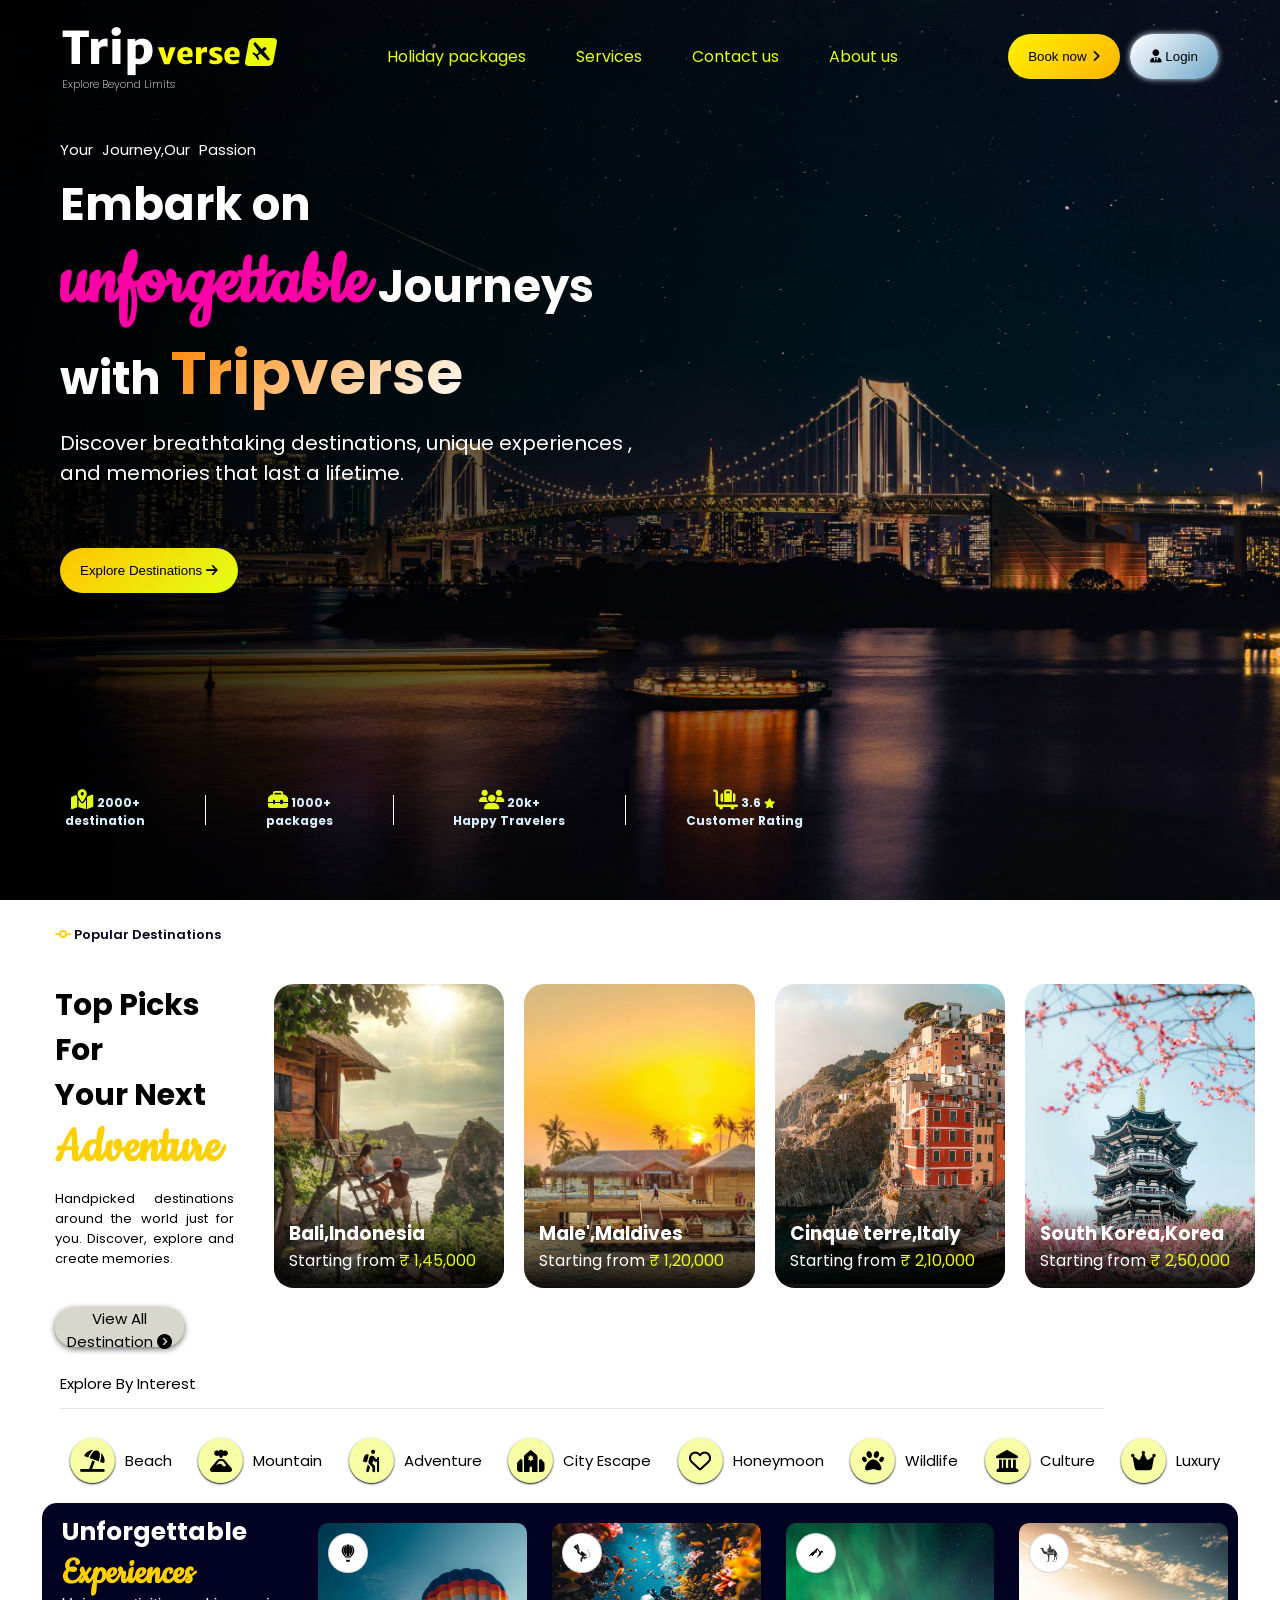
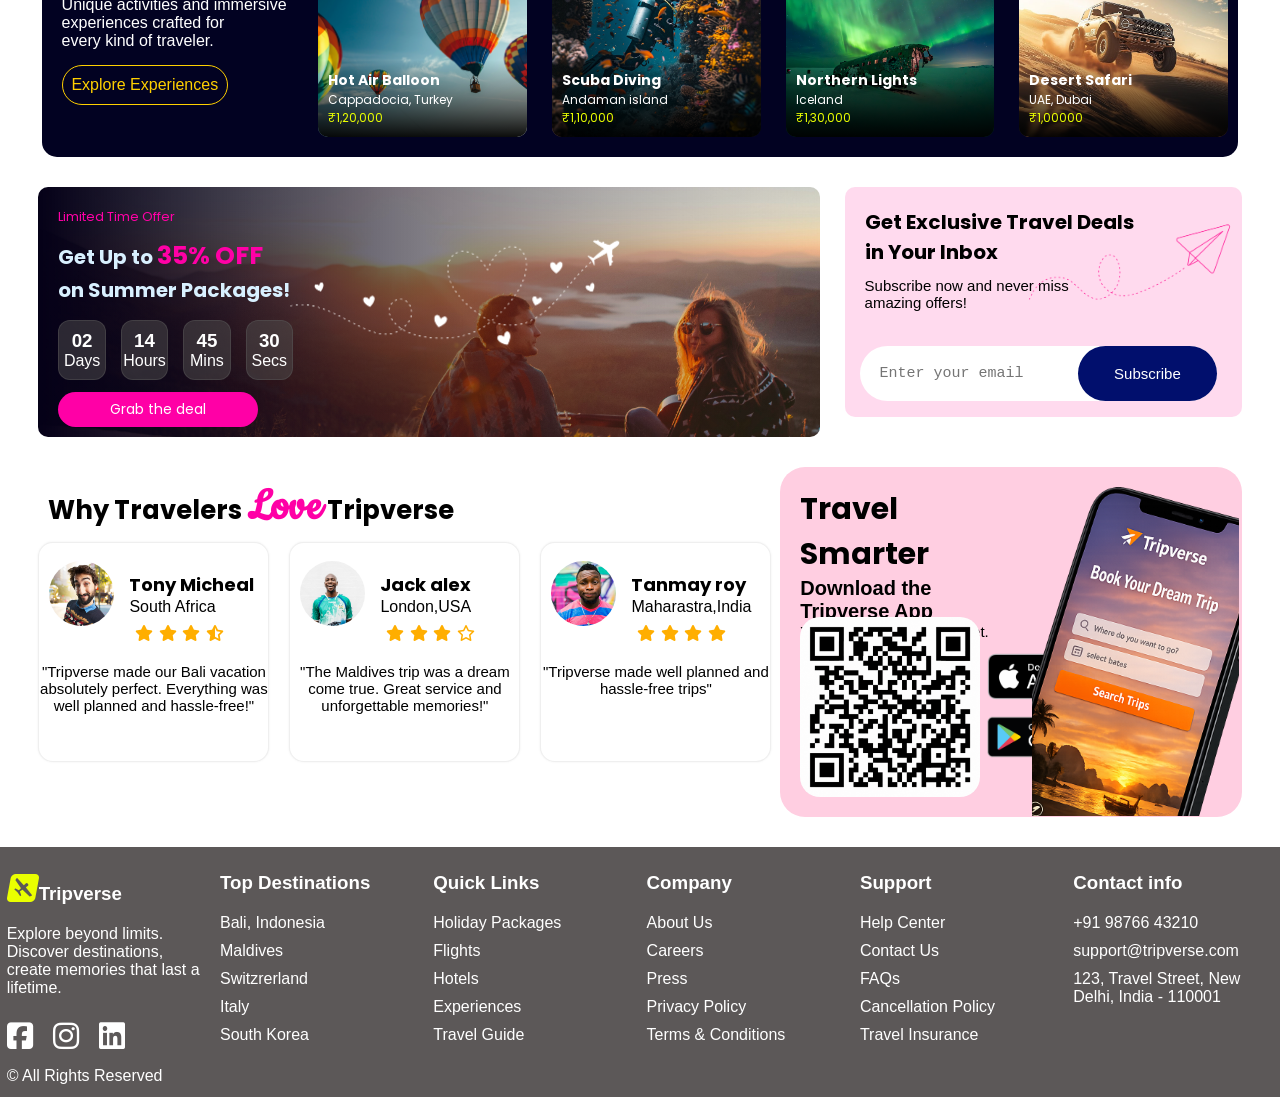
==== commit 629b9489: "Updated to login page responsivee and somes hover effects" ====
--- a/index.html
+++ b/index.html
@@ -84,7 +84,7 @@
         <div class="animation">
           <img src="./svg/plane.png" alt="not found" />
         </div>
-        <!-- Conentnt Box -->
+        <!-- Content Box -->
         <div class="hero-content">
           <p class="tagline">Your Journey,Our Passion</p>
           <h1>
@@ -602,8 +602,15 @@
   </div>
 
 </div>
-
-</div>
+<div class="creatAc-button">
+  <button>Creat Account</button>
+</div>
+<div class="exist-login">
+<span> Already have an account?</span> 
+ <a href="">Login</a>
+</div>
+</div>
+
 
 </div>
 
--- a/project.css
+++ b/project.css
@@ -139,7 +139,7 @@
   padding: 0 20px;
   cursor: pointer;
   border-radius: 25px;
-  background: linear-gradient(135deg, #fffefe, #d8f0ff);
+  background: linear-gradient(135deg, #ffffff, #6fa7ca);
   color: #000000;
   border: none;
   width: auto;
@@ -149,7 +149,11 @@
 
 #btn2:hover {
   transform: scale(1.1);
-  color: #f20000;
+background: linear-gradient(135deg, #fffefe, #d8f0ff);
+    box-shadow: 0 2px 15px #afe0ff;
+}
+#btn2::after{
+  
 }
 /* Hero Section */
 .hero {
@@ -328,33 +332,77 @@
   background-color: rgb(178, 178, 178);
   border: none;
   color: #000000;
-}.card {
-  opacity: 0;
-  transform: translateY(50px);
-  animation: cardReveal 1s forwards;
+}
+
+.card{
+  position: relative;
+  overflow: hidden;
   border-radius: 20px;
-  overflow: hidden;
-}
-
-.card:nth-child(2) { animation-delay: 0.2s; }
-.card:nth-child(3) { animation-delay: 0.4s; }
-.card:nth-child(4) { animation-delay: 0.6s; }
-.card:nth-child(5) { animation-delay: 0.8s; }
-
-@keyframes cardReveal {
-  to {
-    opacity: 1;
-    transform: translateY(0);
-  }
-}
-
-.card img {
+  cursor: pointer;
+
+  transition:
+    transform 0.45s ease,
+    box-shadow 0.45s ease;
+}
+
+/* IMAGE */
+.card img{
   width: 100%;
   height: 300px;
   object-fit: cover;
-  transition: transform 0.3s linear;
-
- 
+
+  transition:
+    transform 0.7s ease,
+    filter 0.5s ease;
+}
+
+/* CONTENT */
+.card-content{
+  position: absolute;
+  bottom: 0;
+
+  width: 100%;
+  padding: 18px;
+
+  color: white;
+
+  background:
+    linear-gradient(
+      transparent,
+      rgba(0,0,0,0.95)
+    );
+
+  transition: all 0.4s ease;
+}
+
+/* HOVER CARD */
+.card:hover{
+
+  transform:
+    translateY(-14px);
+
+  box-shadow:
+    0 25px 45px rgba(0,0,0,0.35);
+}
+
+/* IMAGE ZOOM */
+.card:hover img{
+
+  transform: scale(1.12);
+
+  filter: brightness(1.05);
+}
+
+/* TEXT MOVE */
+.card:hover .card-content{
+
+  padding-bottom: 28px;
+
+  background:
+    linear-gradient(
+      transparent,
+      rgba(255, 196, 0, 0.85)
+    );
 }
 .card-content {
   position: absolute;
@@ -367,17 +415,6 @@
 }
 .card-content #price {
   color: #e4ff13;
-}
-.card-content:hover{
-  background: linear-gradient(transparent, rgba(196, 242, 12, 0.95));
-}
-.card:hover {
- transform: translateY(-12px);;
-  box-shadow: 0 20px 50px rgba(0, 0, 0, 0.3);
-
-}
-.card:active {
-  transform: scale(0.9);
 }
 .trip-option {
   display: flex;
@@ -407,9 +444,8 @@
   justify-content: center;
   font-family: "Poppins", "Segoe UI", Tahoma, Geneva, Verdana, sans-serif;
 
-
-
-}
+}
+
 .icon-circle {
   height: 45px;
   width: 45px;
@@ -1046,32 +1082,21 @@
 
   top:20px;
   right:20px;
-
   height:35px;
   width:35px;
-
   border:none;
-
   border-radius:50%;
-
   cursor:pointer;
-
   background:
       rgba(255,255,255,0.12);
-
   backdrop-filter: blur(10px);
-
   border:
       1px solid rgba(255,255,255,0.15);
-
   color:white;
-
   display:flex;
   justify-content:center;
   align-items:center;
-
   z-index:100;
-
   transition: all 0.3s ease;
 }
 .close-login:hover{
@@ -1084,7 +1109,6 @@
    box-shadow:
       0 0 15px rgba(255,255,255,0.2);
 }
-
 .left-login{
 width:50%;
 }
@@ -1176,7 +1200,7 @@
   /* transform: translateY(25%); */
   font-family: "Merriweather Sans",'Segoe UI', Tahoma, Geneva, Verdana, sans-serif;
   font-weight: 600;
-  color: #d8f0ff;
+  color: white;
 }
 #secndlogo{
   text-align: center;
@@ -1190,14 +1214,7 @@
   font-size: 15px;
   font-weight: 500;
   font-family: "Onest",'Segoe UI', Tahoma, Geneva, Verdana, sans-serif;
-   background: linear-gradient(
-      90deg,
-      #8A3FFC 0%,
-      #ee23d6 50%,
-      #FF4FD8 100%
-  );
-   -webkit-background-clip: text;
-  -webkit-text-fill-color: transparent;
+   color: white;
 }
 .login-btns {
   display: flex;
@@ -1218,6 +1235,7 @@
   color: white;
   font-size: 16px;
   font-weight: 500;
+  font-family: "Poppins",'Segoe UI', Tahoma, Geneva, Verdana, sans-serif;
 
   background: linear-gradient(
       90deg,
@@ -1241,8 +1259,8 @@
   background: linear-gradient(
       -150deg,
       #8A3FFC 0%,
-      #C84FEF 50%,
-      #FF4FD8 100%
+      #FF4FD8 50%,
+      #eb9eda 100%
   );
   opacity: 0;
   transition: opacity 0.8s ease;
@@ -1266,6 +1284,7 @@
   color: white;
   font-size: 16px;
   font-weight: 500;
+  font-family: "Poppins",'Segoe UI', Tahoma, Geneva, Verdana, sans-serif;
 
   background: linear-gradient(
       -150deg,
@@ -1289,8 +1308,8 @@
   background: linear-gradient(
       90deg,
       #8A3FFC 0%,
-      #C84FEF 50%,
-      #FF4FD8 100%
+      #FF4FD8 50%,
+      #eb9eda 100%
   );
   opacity: 0;
   transition: opacity 0.8s ease;
@@ -1300,8 +1319,9 @@
 /* HOVER EFFECT */
 #button2-login:hover::before{
   opacity: 1;
-   box-shadow:
-      0 0 15px rgb(59, 66, 255);
+    box-shadow:
+      0 2px 25px rgba(168,85,247,0.35);
+
 }
 
 .login-advise-text{
@@ -1314,7 +1334,7 @@
   font-size: 36px;
   font-family: "Gabarito",'Segoe UI', Tahoma, Geneva, Verdana, sans-serif;
   font-weight: 500;
-  color: #d8f0ff;
+  color: white;
 
 }
 #login-p4{
@@ -1324,7 +1344,7 @@
   font-family: "Gabarito",'Segoe UI', Tahoma, Geneva, Verdana, sans-serif;
   padding-left: 10px;
   font-weight: 500;
-  color: #d8f0ff;
+  color: white;
 }
 .login-options {
   display: flex;
@@ -1475,6 +1495,7 @@
   padding-right: 15px;
 
   border: 1px solid rgba(255,255,255,0.1);
+  font-family: "Poppins",'Segoe UI', Tahoma, Geneva, Verdana, sans-serif;
 
   outline: none;
 
@@ -1488,6 +1509,9 @@
   font-size: 15px;
 
 }
+.form-details input:hover{
+  border: 1px solid white;
+}
 .inputbox-login{
 
    position: relative;
@@ -1513,4 +1537,53 @@
 .form-details input::placeholder{
 
    color: rgba(255,255,255,0.6);
+}
+.creatAc-button{
+ width: 71%;
+ margin-left: 15.5%;
+  margin-top: 25px;
+}
+.creatAc-button button{
+  width: 100%;
+  height: 50px;
+  border: none;
+  border-radius: 14px;
+  cursor: pointer;
+  font-size: 16px;
+  font-weight: 600;
+  font-family: "Poppins",'Segoe UI', Tahoma, Geneva, Verdana, sans-serif;
+  color: white;
+  background:
+  linear-gradient(
+      90deg,
+      #e31ed3 0%,
+      #e782e5 50%,
+      #904fff 100%
+  );
+  transition: all 0.3s ease;
+  
+}
+.creatAc-button button:hover{
+  box-shadow:
+      0 2px 25px rgba(168,85,247,0.35);
+
+}
+.exist-login{
+   margin-left: 16.5%;
+   margin-top: 20px;
+   color: white;
+   font-size: 12px;
+   font-family: "Poppins",'Segoe UI', Tahoma, Geneva, Verdana, sans-serif;
+}
+
+.exist-login a{
+   margin-left: 5px;
+   font-family: "Poppins",'Segoe UI', Tahoma, Geneva, Verdana, sans-serif;
+   color: #e31ed3;
+   font-weight: 600;
+   font-size: 13px;
+   text-decoration: none;
+}
+.exist-login a:hover{
+  text-decoration: underline;
 }
--- a/resposive.css
+++ b/resposive.css
@@ -221,6 +221,32 @@
     margin: 10px;
     width: 45%;
   }
+
+  /* Login Overlay responsive styles */
+  .login-container {
+    width: 85%;
+    height: 80vh;
+  }
+  .right-login {
+    padding: 30px;
+    overflow-y: auto;
+  }
+  .login-btns, .form-details, .creatAc-button, .login-options, .login-divider {
+    width: 80%;
+    margin-left: 10%;
+  }
+  .exist-login {
+    margin-left: 11%;
+  }
+  #firstLogo {
+    font-size: 36px;
+  }
+  #secndlogo {
+    font-size: 33px;
+  }
+  #login-p3 {
+    font-size: 30px;
+  }
 }
 
 /* Mobile Screens (max-width: 768px) */
@@ -311,4 +337,74 @@
   .social-media {
     justify-content: center;
   }
+
+  /* Login Overlay responsive styles */
+  .login-container {
+    flex-direction: column;
+    width: 90%;
+    height: auto;
+    max-height: 90vh;
+    border-radius: 25px;
+    overflow: hidden;
+  }
+  .left-login {
+    display: none;
+  }
+  .right-login {
+    width: 100%;
+    height: auto;
+    max-height: 90vh;
+    overflow-y: auto;
+    padding: 30px 20px;
+    border-left: none;
+  }
+  .close-login {
+    top: 15px;
+    right: 15px;
+    width: 30px;
+    height: 30px;
+  }
+  .login-logo-box {
+    margin-top: 5px;
+  }
+  #firstLogo {
+    font-size: 30px;
+  }
+  #secndlogo {
+    font-size: 28px;
+  }
+  #login-p2 {
+    font-size: 13px;
+  }
+  .login-btns, .form-details, .creatAc-button, .login-options, .login-divider {
+    width: 100%;
+    margin-left: 0;
+    margin-top: 15px;
+  }
+  .login-advise-text {
+    margin-top: 15px;
+  }
+  #login-p3 {
+    font-size: 22px;
+  }
+  #login-p4 {
+    margin-left: 0;
+    text-align: center;
+    margin-top: 5px;
+  }
+  .login-options {
+    justify-content: center;
+  }
+  .login-divider {
+    justify-content: center;
+  }
+  .login-divider::before, .login-divider::after {
+    width: auto;
+    flex: 1;
+  }
+  .exist-login {
+    margin-left: 0;
+    text-align: center;
+    margin-top: 15px;
+  }
 }
